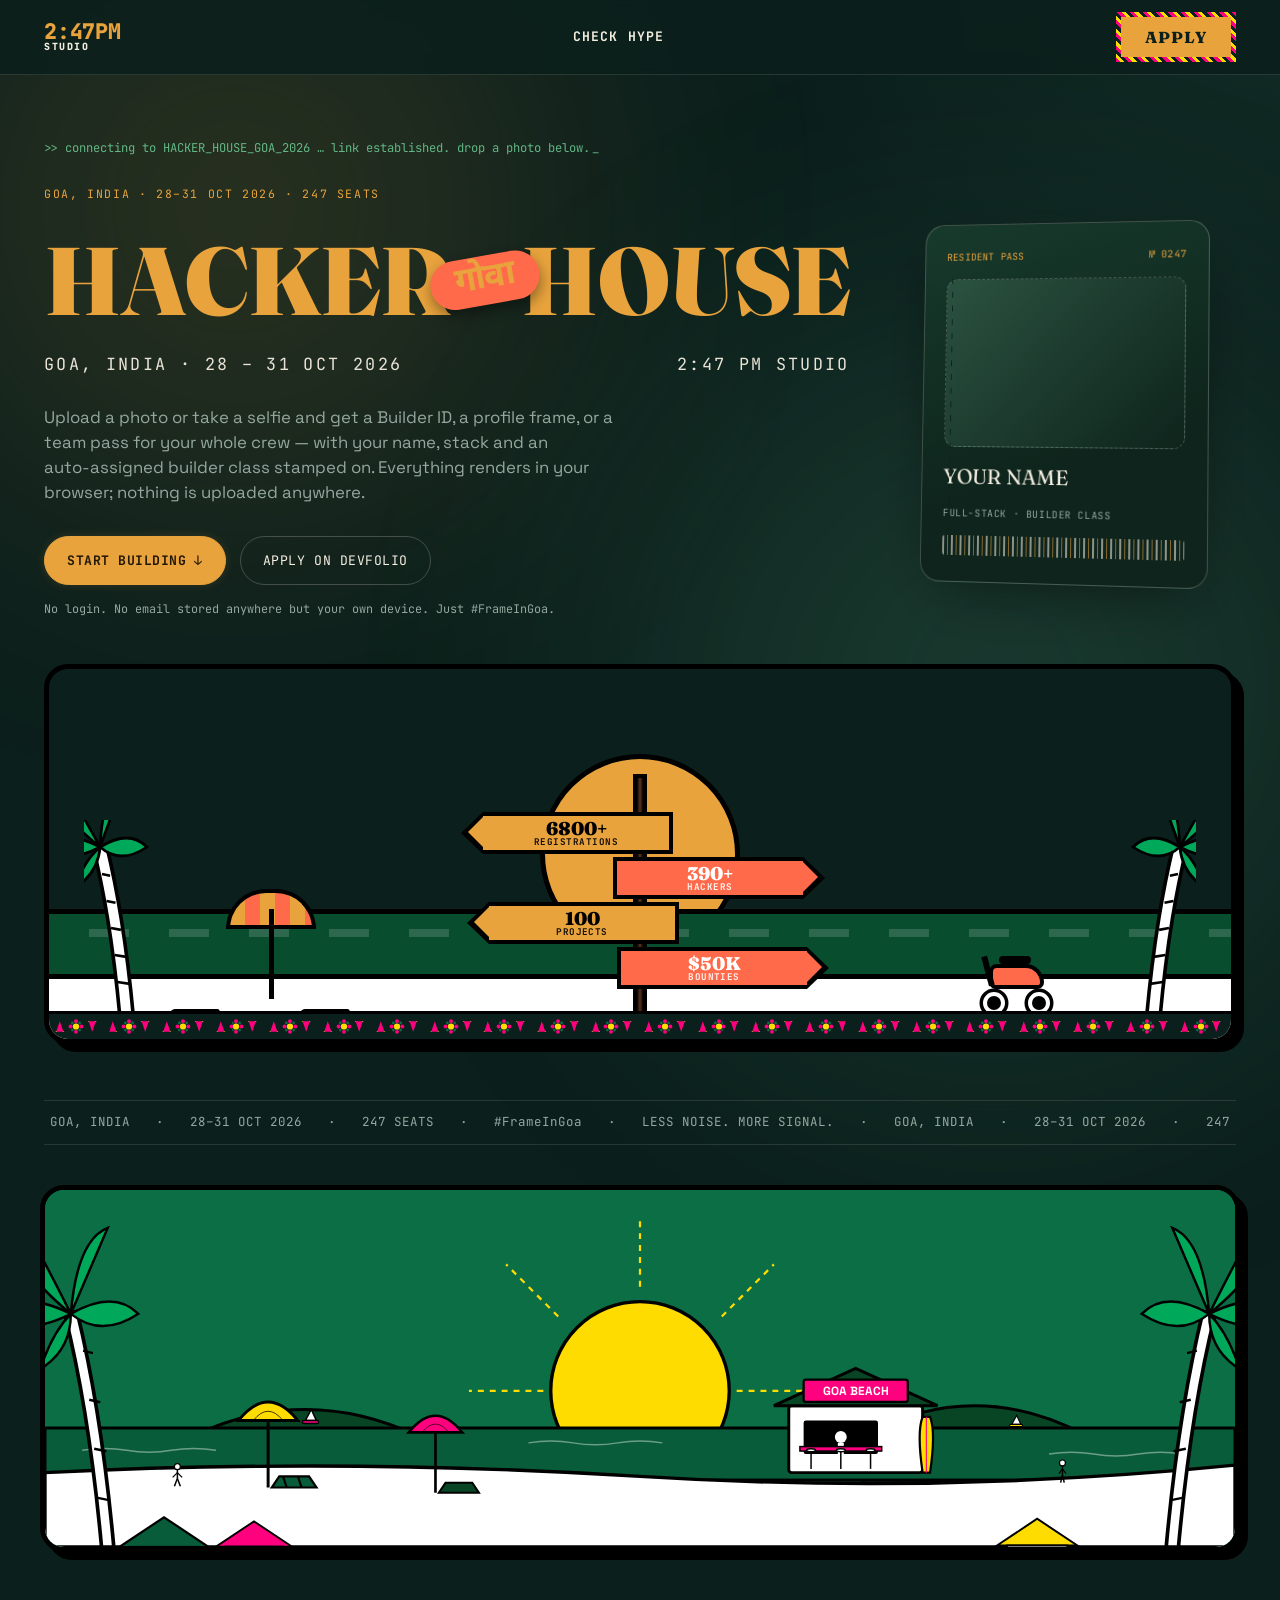
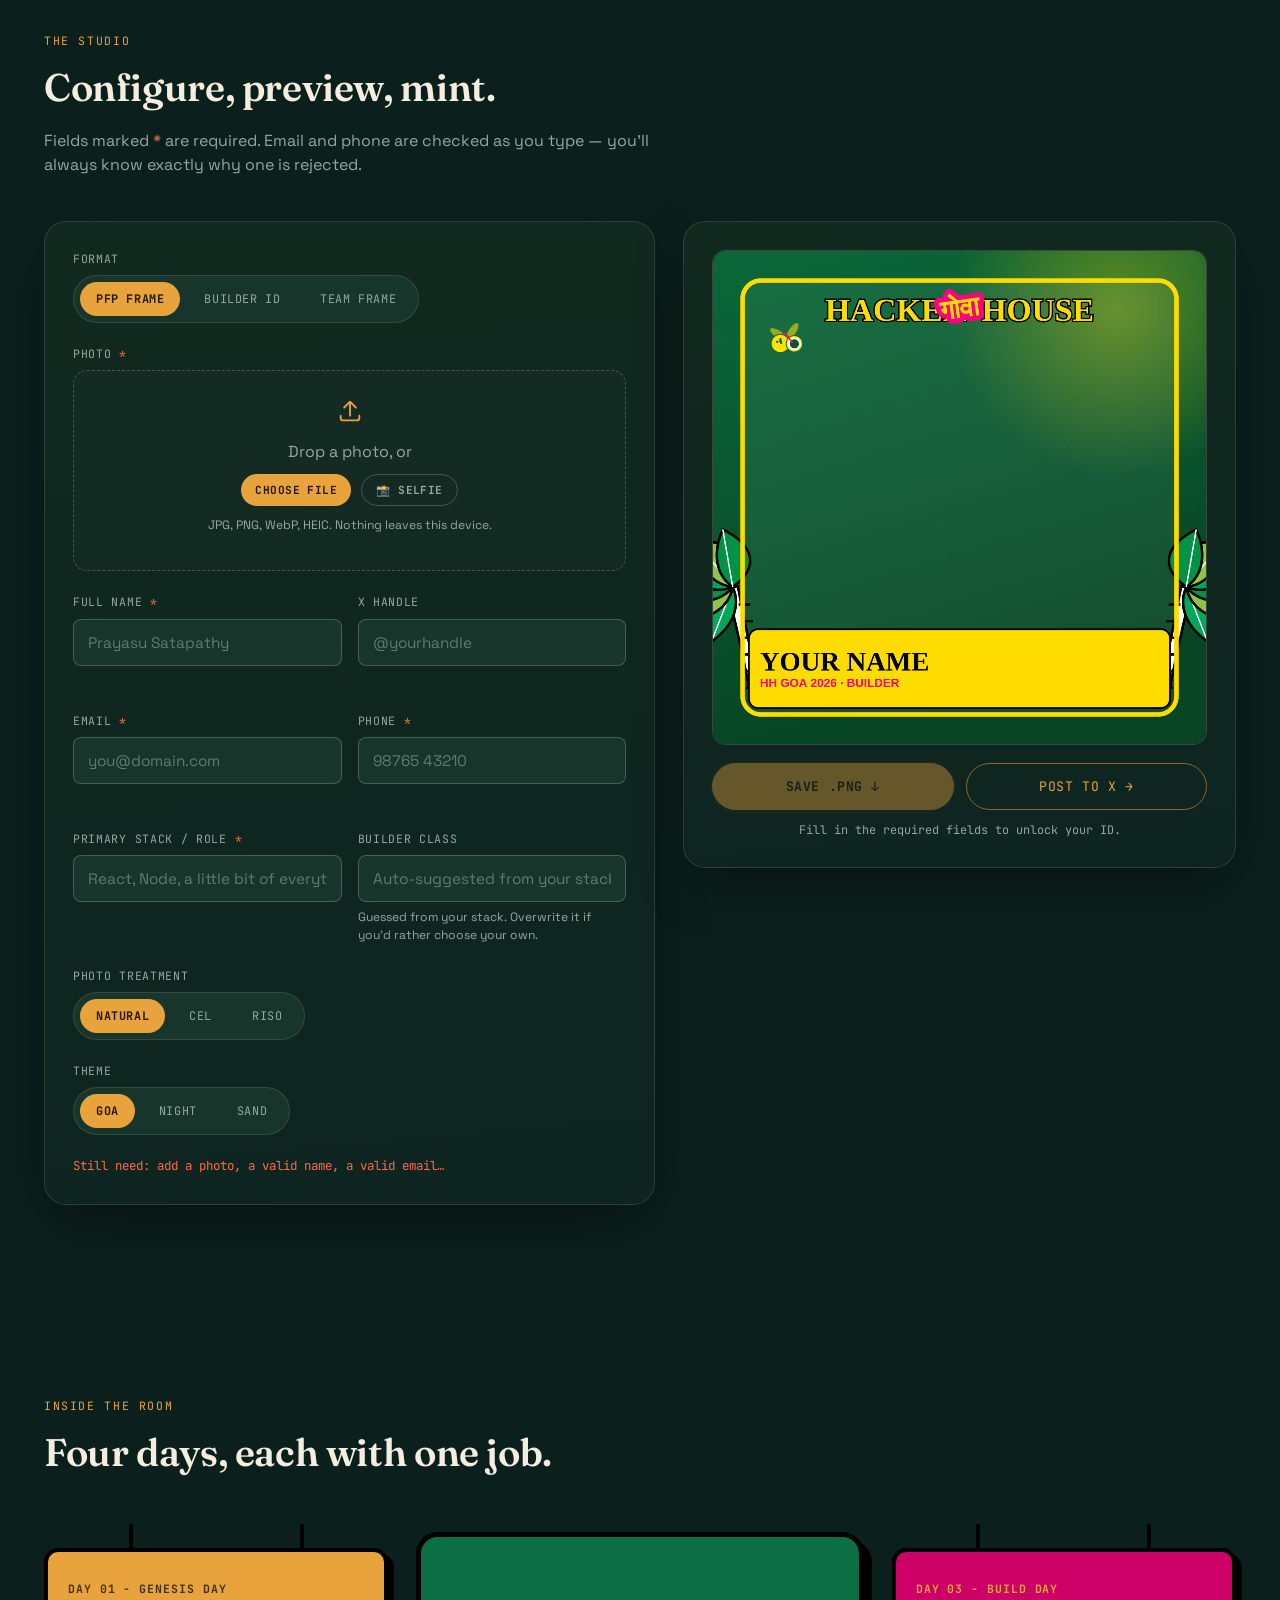
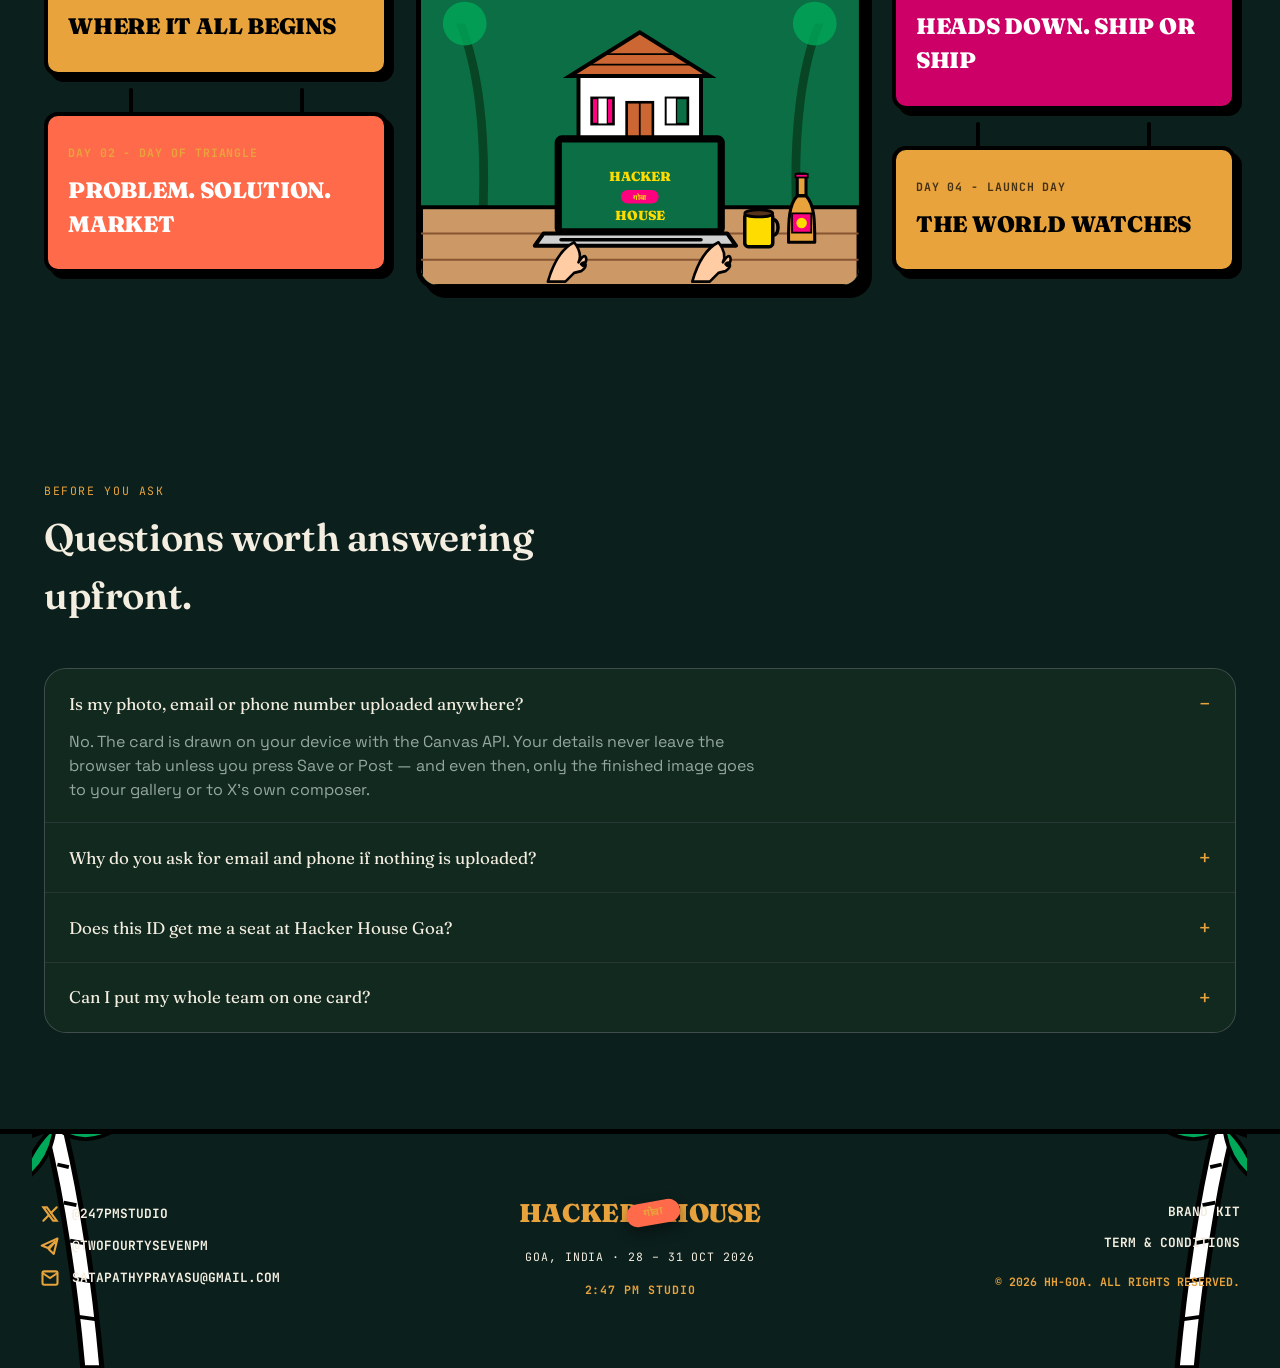
==== index.html @ 19919734 "Auto-update: Id_Card_Generator/README.md -> README.md, Id_Card_Generator/css/styles.css -> css/style" ====
<!DOCTYPE html>
<html lang="en">
<head>
<meta charset="UTF-8" />
<meta name="viewport" content="width=device-width, initial-scale=1, viewport-fit=cover" />
<title>HH Goa 2026 · Builder ID &amp; Frame Generator</title>
<meta name="description" content="Turn any photo into your Hacker House Goa 2026 Builder ID. No account, nothing uploaded, rendered on your device. #FrameInGoa" />
<meta name="theme-color" content="#0b1f1c" />

<!-- Fonts: Fraunces (display/serif — the warm, human side), Space Grotesk + JetBrains Mono (the terminal/hacker side), Noto Sans Devanagari (गोवा) -->
<link rel="preconnect" href="https://fonts.googleapis.com">
<link rel="preconnect" href="https://fonts.gstatic.com" crossorigin>
<link href="https://fonts.googleapis.com/css2?family=Fraunces:ital,opsz,wght@0,9..144,300;0,9..144,500;0,9..144,600;0,9..144,700;1,9..144,500&family=Space+Grotesk:wght@400;500;600;700&family=JetBrains+Mono:wght@400;500;700&family=Noto+Sans+Devanagari:wght@600;700&display=swap" rel="stylesheet">

<link rel="stylesheet" href="css/styles.css?v=247" />
</head>
<body>

<!-- Ambient background mesh blobs -->
<div class="blob blob-1" aria-hidden="true"></div>
<div class="blob blob-2" aria-hidden="true"></div>

<!-- ============ NAV ============ -->
<header class="nav">
  <div class="nav__inner">
    <a class="nav__brand" href="#top">
      <div class="brand-logo-stacked">
        <span class="brand-top">2:47PM</span>
        <span class="brand-bottom">STUDIO</span>
      </div>
    </a>
    <nav class="nav__links">
      <a href="#top">CHECK HYPE</a>
    </nav>
    <a class="nav__apply" href="https://hacker-house-goa-2026.devfolio.co/" target="_blank" rel="noopener">APPLY</a>
  </div>
</header>

<main id="top">

  <!-- ============ HERO ============ -->
  <section class="hero" id="hero">
    <div class="hero__boot" aria-hidden="true">
      <span id="bootLine">&gt;&gt; connecting to HACKER_HOUSE_GOA_2026 …</span><span class="cursor">_</span>
    </div>

    <div class="hero__grid">
      <div class="hero__copy">
        <p class="eyebrow">GOA, INDIA · 28–31 OCT 2026 · 247 SEATS</p>
        <div class="hero__brand-banner">
          <h1 class="hero__title hero__title-official">
            HACKER <span class="goa-sticker-wrap"><span class="goa-sticker">गोवा</span></span> HOUSE
          </h1>
          <p class="hero__brand-sub">
            <span>GOA, INDIA &middot; 28 &ndash; 31 OCT 2026</span>
            <span>2:47 PM STUDIO</span>
          </p>
        </div>
        <p class="hero__sub">
          Upload a photo or take a selfie and get a Builder ID, a profile frame, or a
          team pass for your whole crew — with your name, stack and an auto‑assigned
          builder class stamped on. Everything renders in your browser; nothing is
          uploaded anywhere.
        </p>
        <div class="hero__actions">
          <a href="#studio" class="btn btn--primary">Start building <span aria-hidden="true">↓</span></a>
          <a href="https://hacker-house-goa-2026.devfolio.co/" target="_blank" rel="noopener" class="btn btn--ghost">Apply on Devfolio</a>
        </div>
        <p class="hero__note">No login. No email stored anywhere but your own device. Just #FrameInGoa.</p>
      </div>

      <div class="hero__preview" aria-hidden="true">
        <div class="preview-card" id="heroPreviewCard">
          <div class="preview-card__perf"></div>
          <div class="preview-card__body">
            <div class="preview-card__top">
              <span class="mono">RESIDENT PASS</span>
              <span class="mono">№ 0247</span>
            </div>
            <div class="preview-card__photo"></div>
            <div class="preview-card__name">YOUR NAME</div>
            <div class="preview-card__stack mono">FULL-STACK · BUILDER CLASS</div>
            <div class="preview-card__bars"></div>
          </div>
        </div>
      </div>
    </div>

    <!-- ============ BEACH STATS ILLUSTRATION ============ -->
    <div class="hero__beach-stats" aria-label="Hacker House Goa Beach and Stats Signpost">
      <div class="beach-sun"></div>
      <div class="beach-sea">
        <div class="sea-wave"></div>
      </div>
      <div class="beach-sand">
        <!-- Striped Beach Umbrella -->
        <div class="beach-umbrella">
          <div class="umbrella-canopy"></div>
          <div class="umbrella-pole"></div>
        </div>
        
        <!-- Lounger Chairs -->
        <div class="beach-chair chair-1"></div>
        <div class="beach-chair chair-2"></div>
        
        <!-- Central Stats Signpost -->
        <div class="beach-signpost">
          <div class="signpost-pole"></div>
          <div class="signpost-arrow arrow-1 yellow-arrow">
            <span class="val">6800+</span>
            <span class="lbl">Registrations</span>
          </div>
          <div class="signpost-arrow arrow-2 pink-arrow">
            <span class="val">390+</span>
            <span class="lbl">Hackers</span>
          </div>
          <div class="signpost-arrow arrow-3 yellow-arrow">
            <span class="val">100</span>
            <span class="lbl">Projects</span>
          </div>
          <div class="signpost-arrow arrow-4 pink-arrow">
            <span class="val">$50K</span>
            <span class="lbl">Bounties</span>
          </div>
        </div>

        <!-- Retro Scooter -->
        <div class="beach-scooter">
          <div class="scooter-body"></div>
          <div class="scooter-seat"></div>
          <div class="scooter-wheel wheel-1"></div>
          <div class="scooter-wheel wheel-2"></div>
        </div>

        <!-- Decorative Palm Trees -->
        <div class="beach-palm palm-left"></div>
        <div class="beach-palm palm-right"></div>

        <!-- Bottom ornamental divider -->
        <div class="beach-stats__ornament"></div>
      </div>
    </div>

    <div class="marquee" aria-hidden="true">
      <div class="marquee__track">
        <span>GOA, INDIA</span><span>·</span><span>28–31 OCT 2026</span><span>·</span><span>247 SEATS</span><span>·</span><span>#FrameInGoa</span><span>·</span><span>LESS NOISE. MORE SIGNAL.</span><span>·</span>
        <span>GOA, INDIA</span><span>·</span><span>28–31 OCT 2026</span><span>·</span><span>247 SEATS</span><span>·</span><span>#FrameInGoa</span><span>·</span><span>LESS NOISE. MORE SIGNAL.</span><span>·</span>
      </div>
    </div>
  </section>

  <!-- ============ BEACH LANDSCAPE DIVIDER ============ -->
  <section class="beach-divider" aria-hidden="true">
    <svg xmlns="http://www.w3.org/2000/svg" viewBox="0 0 1600 480" class="beach-divider__svg">
      <!-- Background / Sky -->
      <rect width="1600" height="480" fill="#0B6E45"/>
      
      <!-- Sunset Sun & Rays -->
      <circle cx="800" cy="270" r="120" fill="#FFDC00" stroke="#000000" stroke-width="4.5"/>
      <!-- Rays -->
      <line x1="800" y1="130" x2="800" y2="40" stroke="#FFDC00" stroke-width="3" stroke-dasharray="8 8"/>
      <line x1="910" y1="170" x2="980" y2="100" stroke="#FFDC00" stroke-width="3" stroke-dasharray="8 8"/>
      <line x1="930" y1="270" x2="1030" y2="270" stroke="#FFDC00" stroke-width="3" stroke-dasharray="8 8"/>
      <line x1="910" y1="370" x2="985" y2="440" stroke="#FFDC00" stroke-width="3" stroke-dasharray="8 8"/>
      <line x1="800" y1="410" x2="800" y2="460" stroke="#FFDC00" stroke-width="3"/>
      <line x1="690" y1="370" x2="615" y2="440" stroke="#FFDC00" stroke-width="3" stroke-dasharray="8 8"/>
      <line x1="670" y1="270" x2="570" y2="270" stroke="#FFDC00" stroke-width="3" stroke-dasharray="8 8"/>
      <line x1="690" y1="170" x2="620" y2="100" stroke="#FFDC00" stroke-width="3" stroke-dasharray="8 8"/>

      <!-- Mountains / Islands -->
      <path d="M 200 330 Q 350 260 500 330 L 500 480 L 200 480 Z" fill="#074524" stroke="#000000" stroke-width="4"/>
      <path d="M 1100 330 Q 1250 250 1400 330 L 1400 480 L 1100 480 Z" fill="#074524" stroke="#000000" stroke-width="4"/>

      <!-- Sea / Water -->
      <rect x="0" y="320" width="1600" height="70" fill="#095C39" stroke="#000000" stroke-width="4"/>
      <!-- Sea wave lines -->
      <path d="M 50 350 Q 80 345 110 350 T 170 350 T 230 350" fill="none" stroke="#ffffff" stroke-width="2" opacity="0.4"/>
      <path d="M 650 340 Q 680 335 710 340 T 770 340 T 830 340" fill="none" stroke="#ffffff" stroke-width="2" opacity="0.4"/>
      <path d="M 1350 355 Q 1380 350 1410 355 T 1470 355 T 1530 355" fill="none" stroke="#ffffff" stroke-width="2" opacity="0.4"/>

      <!-- Sailboats -->
      <g transform="translate(350, 310)">
        <polygon points="0,0 8,-15 15,0" fill="#ffffff" stroke="#000000" stroke-width="2"/>
        <rect x="-4" y="0" width="22" height="4" rx="2" fill="#FF007F" stroke="#000000" stroke-width="2"/>
      </g>
      <g transform="translate(1300, 315) scale(0.8)">
        <polygon points="0,0 8,-15 15,0" fill="#ffffff" stroke="#000000" stroke-width="2"/>
        <rect x="-4" y="0" width="22" height="4" rx="2" fill="#FFDC00" stroke="#000000" stroke-width="2"/>
      </g>

      <!-- Sand Beach -->
      <path d="M 0 380 Q 400 360 800 385 T 1600 370 L 1600 480 L 0 480 Z" fill="#ffffff" stroke="#000000" stroke-width="4.5"/>

      <!-- GOA BEACH Shack -->
      <g transform="translate(980, 240)">
        <!-- Shack building structure -->
        <rect x="20" y="50" width="180" height="90" fill="#ffffff" stroke="#000000" stroke-width="4" rx="4"/>
        <polygon points="0,50 110,0 220,50" fill="#074524" stroke="#000000" stroke-width="4"/>
        <!-- Sign board -->
        <rect x="40" y="15" width="140" height="30" fill="#FF007F" stroke="#000000" stroke-width="3" rx="3"/>
        <text x="110" y="36" fill="#ffffff" font-family="'Space Grotesk', sans-serif" font-weight="700" font-size="16" text-anchor="middle">GOA BEACH</text>
        <!-- Counter Opening -->
        <rect x="40" y="70" width="100" height="45" fill="#000000" rx="3"/>
        <circle cx="90" cy="92" r="8" fill="#ffffff"/> <!-- Bartender -->
        <rect x="86" y="100" width="8" height="15" fill="#ffffff"/>
        <rect x="35" y="105" width="110" height="6" fill="#FF007F" stroke="#000000" stroke-width="2"/>
        <!-- Bar Stools -->
        <g stroke="#000000" stroke-width="2" fill="#ffffff">
          <line x1="50" y1="110" x2="50" y2="135"/>
          <ellipse cx="50" cy="110" rx="6" ry="2"/>
          <line x1="90" y1="110" x2="90" y2="135"/>
          <ellipse cx="90" cy="110" rx="6" ry="2"/>
          <line x1="130" y1="110" x2="130" y2="135"/>
          <ellipse cx="130" cy="110" rx="6" ry="2"/>
        </g>
        <!-- Surfboard next to shack -->
        <path d="M 210,65 Q 218,85 210,140 L 200,140 Q 192,85 200,65 Z" fill="#FFDC00" stroke="#000000" stroke-width="3"/>
        <path d="M 205,65 L 205,140" stroke="#FF007F" stroke-width="1.5"/>
      </g>

      <!-- Beach Loungers and Umbrellas -->
      <!-- Left Umbrella & Chair -->
      <g transform="translate(250, 270)">
        <line x1="50" y1="40" x2="50" y2="130" stroke="#000000" stroke-width="4"/>
        <path d="M 10,40 Q 50,-10 90,40 Z" fill="#FFDC00" stroke="#000000" stroke-width="4"/>
        <path d="M 30,40 Q 50,15 70,40" fill="none" stroke="#000000" stroke-2="2"/>
        <!-- Lounger Chair -->
        <polygon points="65,115 105,115 115,130 55,130" fill="#095C39" stroke="#000000" stroke-width="3"/>
        <line x1="75" y1="130" x2="70" y2="115" stroke="#000000" stroke-width="3"/>
        <line x1="95" y1="130" x2="90" y2="115" stroke="#000000" stroke-width="3"/>
      </g>
      <!-- Center Umbrella & Chair -->
      <g transform="translate(480, 290) scale(0.9)">
        <line x1="50" y1="40" x2="50" y2="130" stroke="#000000" stroke-width="4"/>
        <path d="M 10,40 Q 50,-10 90,40 Z" fill="#FF007F" stroke="#000000" stroke-width="4"/>
        <path d="M 30,40 Q 50,15 70,40" fill="none" stroke="#000000" stroke-2="2"/>
        <!-- Lounger Chair -->
        <polygon points="65,115 105,115 115,130 55,130" fill="#074524" stroke="#000000" stroke-width="3"/>
      </g>

      <!-- People Walking -->
      <!-- Left Person -->
      <g transform="translate(170, 360) scale(0.8)">
        <circle cx="10" cy="15" r="5" fill="#ffffff" stroke="#000000" stroke-width="2"/>
        <line x1="10" y1="20" x2="10" y2="35" stroke="#000000" stroke-width="2.5"/>
        <line x1="10" y1="35" x2="5" y2="48" stroke="#000000" stroke-width="2.5"/>
        <line x1="10" y1="35" x2="15" y2="48" stroke="#000000" stroke-width="2.5"/>
        <line x1="10" y1="25" x2="2" y2="33" stroke="#000000" stroke-width="2"/>
        <line x1="10" y1="25" x2="18" y2="33" stroke="#000000" stroke-width="2"/>
      </g>
      <!-- Right Person -->
      <g transform="translate(1360, 355) scale(0.8)">
        <circle cx="10" cy="15" r="5" fill="#ffffff" stroke="#000000" stroke-width="2"/>
        <line x1="10" y1="20" x2="10" y2="35" stroke="#000000" stroke-width="2.5"/>
        <line x1="10" y1="35" x2="7" y2="48" stroke="#000000" stroke-width="2.5"/>
        <line x1="10" y1="35" x2="13" y2="48" stroke="#000000" stroke-width="2.5"/>
        <line x1="10" y1="25" x2="4" y2="33" stroke="#000000" stroke-width="2"/>
        <line x1="10" y1="25" x2="16" y2="33" stroke="#000000" stroke-width="2"/>
      </g>

      <!-- Palm Trees -->
      <!-- Left side palm trees -->
      <g transform="translate(10, 480) scale(1.65)">
        <!-- Trunk -->
        <path d="M 40 0 Q 30 -110 10 -190 L 20 -192 Q 40 -110 50 0 Z" fill="white" stroke="black" stroke-width="3"/>
        <path d="M 37 -40 L 47 -38 M 34 -80 L 44 -78 M 30 -120 L 39 -118 M 25 -160 L 33 -158" stroke="black" stroke-width="2"/>
        <!-- Leaves -->
        <g fill="#00A859" stroke="black" stroke-width="2">
          <path d="M 15 -190 Q -25 -210 -45 -190 Q -25 -170 15 -190 Z"/>
          <path d="M 15 -190 Q -10 -240 -25 -265 Q -40 -235 15 -190 Z"/>
          <path d="M 15 -190 Q 20 -250 45 -260 Q 30 -225 15 -190 Z"/>
          <path d="M 15 -190 Q 50 -210 70 -190 Q 40 -170 15 -190 Z"/>
          <path d="M 15 -190 Q 15 -160 -10 -145 Q 0 -175 15 -190 Z"/>
        </g>
      </g>
      
      <!-- Right side palm trees -->
      <g transform="translate(1590, 480) scale(1.65) scale(-1, 1)">
        <!-- Trunk -->
        <path d="M 40 0 Q 30 -110 10 -190 L 20 -192 Q 40 -110 50 0 Z" fill="white" stroke="black" stroke-width="3"/>
        <path d="M 37 -40 L 47 -38 M 34 -80 L 44 -78 M 30 -120 L 39 -118 M 25 -160 L 33 -158" stroke="black" stroke-width="2"/>
        <!-- Leaves -->
        <g fill="#00A859" stroke="black" stroke-width="2">
          <path d="M 15 -190 Q -25 -210 -45 -190 Q -25 -170 15 -190 Z"/>
          <path d="M 15 -190 Q -10 -240 -25 -265 Q -40 -235 15 -190 Z"/>
          <path d="M 15 -190 Q 20 -250 45 -260 Q 30 -225 15 -190 Z"/>
          <path d="M 15 -190 Q 50 -210 70 -190 Q 40 -170 15 -190 Z"/>
          <path d="M 15 -190 Q 15 -160 -10 -145 Q 0 -175 15 -190 Z"/>
        </g>
      </g>

      <!-- Beach houses / cabins at the bottom left/right -->
      <!-- Bottom Left Cabins -->
      <g transform="translate(100, 410)">
        <polygon points="0,70 60,30 120,70" fill="#095C39" stroke="#000000" stroke-width="3"/>
        <rect x="15" y="70" width="90" height="70" fill="#ffffff" stroke="#000000" stroke-width="3"/>
        <rect x="45" y="90" width="30" height="50" fill="#074524" stroke="#000000" stroke-width="2"/>
      </g>
      <g transform="translate(230, 420) scale(0.85)">
        <polygon points="0,70 60,30 120,70" fill="#FF007F" stroke="#000000" stroke-width="3"/>
        <rect x="15" y="70" width="90" height="70" fill="#ffffff" stroke="#000000" stroke-width="3"/>
        <rect x="45" y="90" width="30" height="50" fill="#FFDC00" stroke="#000000" stroke-width="2"/>
      </g>
      <!-- Bottom Right Cabins -->
      <g transform="translate(1280, 415) scale(0.9)">
        <polygon points="0,70 60,30 120,70" fill="#FFDC00" stroke="#000000" stroke-width="3"/>
        <rect x="15" y="70" width="90" height="70" fill="#ffffff" stroke="#000000" stroke-width="3"/>
        <rect x="45" y="90" width="30" height="50" fill="#FF007F" stroke="#000000" stroke-width="2"/>
      </g>
    </svg>
  </section>

  <!-- ============ STUDIO ============ -->
  <section class="studio" id="studio">
    <div class="section-head">
      <p class="eyebrow">The studio</p>
      <h2>Configure, preview, mint.</h2>
      <p class="section-sub">Fields marked <span class="req">*</span> are required. Email and phone are checked as you type — you'll always know exactly why one is rejected.</p>
    </div>

    <div class="studio__grid">

      <!-- ---- LEFT: FORM ---- -->
      <form class="panel form" id="idForm" novalidate>

        <!-- format tabs -->
        <div class="field-group">
          <label class="field-label">Format</label>
          <div class="segmented" role="tablist" id="formatTabs">
            <button type="button" class="segmented__btn is-active" data-format="pfp" role="tab" aria-selected="true">PFP Frame</button>
            <button type="button" class="segmented__btn" data-format="id" role="tab" aria-selected="false">Builder ID</button>
            <button type="button" class="segmented__btn" data-format="team" role="tab" aria-selected="false">Team Frame</button>
          </div>
        </div>

        <!-- team size, only visible for team format -->
        <div class="field-group" id="teamSizeGroup" hidden>
          <label class="field-label">Crew size</label>
          <div class="segmented segmented--sm" id="teamSizeTabs">
            <button type="button" class="segmented__btn is-active" data-size="1">Solo</button>
            <button type="button" class="segmented__btn" data-size="2">Duo</button>
            <button type="button" class="segmented__btn" data-size="3">Trio</button>
          </div>
        </div>

        <!-- photo uploader (builder #1) -->
        <div class="field-group">
          <label class="field-label">Photo <span class="req">*</span></label>
          <div class="uploader" id="uploader-0" data-slot="0">
            <input type="file" accept="image/png,image/jpeg,image/webp,image/heic,image/heif" id="fileInput-0" class="uploader__input" hidden />
            <div class="uploader__drop" id="drop-0">
              <div class="uploader__empty">
                <svg width="28" height="28" viewBox="0 0 24 24" fill="none"><path d="M12 16V4M12 4L7 9M12 4l5 5" stroke="currentColor" stroke-width="1.6" stroke-linecap="round" stroke-linejoin="round"/><path d="M4 16v2a2 2 0 002 2h12a2 2 0 002-2v-2" stroke="currentColor" stroke-width="1.6" stroke-linecap="round"/></svg>
                <p>Drop a photo, or</p>
                <div class="uploader__btns">
                  <button type="button" class="btn btn--tiny" data-action="choose">Choose file</button>
                  <button type="button" class="btn btn--tiny btn--tiny-ghost" data-action="selfie">📸 Selfie</button>
                </div>
                <p class="hint">JPG, PNG, WebP, HEIC. Nothing leaves this device.</p>
              </div>
              <img class="uploader__preview" hidden alt="" />
            </div>
            <div class="pan-controls" hidden>
              <label class="mono small">Zoom</label>
              <input type="range" min="100" max="250" value="100" class="zoom-range" data-slot="0" />
              <button type="button" class="btn btn--tiny btn--tiny-ghost" data-action="remove">Remove</button>
            </div>
          </div>
        </div>

        <!-- extra teammate photo uploaders, injected by JS -->
        <div id="teamUploaders"></div>

        <!-- identity fields -->
        <div class="field-row">
          <div class="field-group">
            <label class="field-label" for="name">Full name <span class="req">*</span></label>
            <input class="text-input" id="name" name="name" type="text" placeholder="Prayasu Satapathy" autocomplete="name" maxlength="50" />
            <p class="field-msg" id="msg-name" role="alert"></p>
          </div>
          <div class="field-group">
            <label class="field-label" for="xhandle">X handle</label>
            <input class="text-input" id="xhandle" name="xhandle" type="text" placeholder="@yourhandle" maxlength="16" />
            <p class="field-msg" id="msg-xhandle" role="alert"></p>
          </div>
        </div>

        <div class="field-row">
          <div class="field-group">
            <label class="field-label" for="email">Email <span class="req">*</span></label>
            <input class="text-input" id="email" name="email" type="email" placeholder="you@domain.com" autocomplete="email" inputmode="email" />
            <p class="field-msg" id="msg-email" role="alert"></p>
          </div>
          <div class="field-group">
            <label class="field-label" for="phone">Phone <span class="req">*</span></label>
            <input class="text-input" id="phone" name="phone" type="tel" placeholder="98765 43210" autocomplete="tel" inputmode="tel" maxlength="18" />
            <p class="field-msg" id="msg-phone" role="alert"></p>
          </div>
        </div>

        <div class="field-row">
          <div class="field-group">
            <label class="field-label" for="stack">Primary stack / role <span class="req">*</span></label>
            <input class="text-input" id="stack" name="stack" type="text" placeholder="React, Node, a little bit of everything" maxlength="60" />
            <p class="field-msg" id="msg-stack" role="alert"></p>
          </div>
          <div class="field-group">
            <label class="field-label" for="builderClass">Builder class</label>
            <input class="text-input" id="builderClass" name="builderClass" type="text" placeholder="Auto-suggested from your stack" maxlength="40" />
            <p class="hint">Guessed from your stack. Overwrite it if you'd rather choose your own.</p>
          </div>
        </div>

        <!-- extra teammate identity fields injected here for duo/trio -->
        <div id="teamFields"></div>

        <!-- style -->
        <div class="field-group">
          <label class="field-label">Photo treatment</label>
          <div class="segmented" id="filterTabs">
            <button type="button" class="segmented__btn is-active" data-filter="natural">Natural</button>
            <button type="button" class="segmented__btn" data-filter="cel">Cel</button>
            <button type="button" class="segmented__btn" data-filter="riso">Riso</button>
          </div>
        </div>

        <div class="field-group">
          <label class="field-label">Theme</label>
          <div class="segmented" id="themeTabs">
            <button type="button" class="segmented__btn is-active" data-theme="goa">Goa</button>
            <button type="button" class="segmented__btn" data-theme="night">Night</button>
            <button type="button" class="segmented__btn" data-theme="sand">Sand</button>
          </div>
        </div>

        <p class="form-status" id="formStatus"></p>
      </form>

      <!-- ---- RIGHT: PREVIEW ---- -->
      <div class="panel preview" id="previewPanel">
        <div class="preview__canvas-wrap">
          <canvas id="cardCanvas" width="1080" height="1350"></canvas>
        </div>
        <div class="preview__actions">
          <button class="btn btn--primary btn--block" id="downloadBtn" type="button">Save .PNG ↓</button>
          <button class="btn btn--outline btn--block" id="shareBtn" type="button">Post to X →</button>
        </div>
        <p class="preview__hint" id="previewHint">Fill in the required fields to unlock your ID.</p>
      </div>

    </div>
  </section>

  <!-- ============ AGENDA ============ -->
  <section class="agenda" id="agenda">
    <div class="section-head">
      <p class="eyebrow">Inside the room</p>
      <h2>Four days, each with one job.</h2>
    </div>
    
    <div class="agenda__desk-layout">
      <!-- Left cards -->
      <div class="agenda__cards-col agenda__cards-col--left">
        <div class="agenda__card agenda__card--day1">
          <span class="mono">DAY 01 - GENESIS DAY</span>
          <h3>WHERE IT ALL BEGINS</h3>
        </div>
        <div class="agenda__card agenda__card--day2">
          <span class="mono">DAY 02 - DAY OF TRIANGLE</span>
          <h3>PROBLEM. SOLUTION. MARKET</h3>
        </div>
      </div>

      <!-- Center illustration -->
      <div class="agenda__workspace">
        <svg xmlns="http://www.w3.org/2000/svg" viewBox="0 0 500 400" class="agenda__workspace-svg">
          <!-- Background palm trees and sky -->
          <rect width="500" height="400" fill="#0B6E45"/>
          <!-- Simplified Palm trees in background -->
          <path d="M 60 400 Q 80 200 40 100 L 50 100 Q 90 200 70 400 Z" fill="#074524"/>
          <path d="M 440 400 Q 420 200 460 100 L 450 100 Q 410 200 430 400 Z" fill="#074524"/>
          <circle cx="50" cy="100" r="25" fill="#00A859" opacity="0.8"/>
          <circle cx="450" cy="100" r="25" fill="#00A859" opacity="0.8"/>

          <!-- House in the background -->
          <g transform="translate(160, 120)">
            <!-- Base walls -->
            <rect x="20" y="40" width="140" height="90" fill="#ffffff" stroke="#000000" stroke-width="4.5"/>
            <!-- Roof -->
            <polygon points="10,40 90,-10 170,40" fill="#cc6633" stroke="#000000" stroke-width="4.5"/>
            <line x1="10" y1="40" x2="170" y2="40" stroke="#000000" stroke-width="4"/>
            <!-- Roof tiles pattern (horizontal lines) -->
            <line x1="30" y1="27" x2="150" y2="27" stroke="#000000" stroke-width="2"/>
            <line x1="50" y1="15" x2="130" y2="15" stroke="#000000" stroke-width="2"/>
            <!-- Windows (pink/green shutters) -->
            <rect x="35" y="65" width="25" height="30" fill="#FF007F" stroke="#000000" stroke-width="3"/>
            <rect x="42" y="65" width="11" height="30" fill="#ffffff" stroke="#000000" stroke-width="1.5"/>
            
            <rect x="120" y="65" width="25" height="30" fill="#0B6E45" stroke="#000000" stroke-width="3"/>
            <rect x="120" y="65" width="12" height="30" fill="#ffffff" stroke="#000000" stroke-width="1.5"/>
            <!-- Door -->
            <rect x="75" y="70" width="30" height="60" fill="#cc6633" stroke="#000000" stroke-width="3"/>
            <!-- Door panels -->
            <line x1="90" y1="70" x2="90" y2="130" stroke="#000000" stroke-width="2"/>
          </g>

          <!-- Table (bottom wooden area) -->
          <rect x="0" y="310" width="500" height="90" fill="#cc9966" stroke="#000000" stroke-width="4.5"/>
          <!-- Table planks lines -->
          <line x1="0" y1="340" x2="500" y2="340" stroke="#885533" stroke-width="2.5"/>
          <line x1="0" y1="370" x2="500" y2="370" stroke="#885533" stroke-width="2.5"/>

          <!-- Laptop in the foreground -->
          <g transform="translate(145, 230)">
            <!-- Laptop screen -->
            <rect x="10" y="0" width="190" height="110" fill="#000000" stroke="#000000" stroke-width="4.5" rx="6"/>
            <!-- Screen content (HACKER HOUSE logo) -->
            <rect x="16" y="6" width="178" height="98" fill="#0B6E45"/>
            <text x="105" y="50" fill="#FFDC00" font-family="Fraunces, serif" font-weight="900" font-size="15" text-anchor="middle">HACKER</text>
            <!-- Goa sticker on laptop screen -->
            <g transform="translate(105, 68) scale(0.6)">
              <rect x="-35" y="-12" width="70" height="24" rx="12" fill="#FF007F" stroke="#FF007F" stroke-width="2"/>
              <text x="0" y="6" fill="#FFDC00" font-family="'Noto Sans Devanagari', sans-serif" font-weight="700" font-size="14" text-anchor="middle" text-baseline="middle">गोवा</text>
            </g>
            <text x="105" y="94" fill="#FFDC00" font-family="Fraunces, serif" font-weight="900" font-size="15" text-anchor="middle">HOUSE</text>
            
            <!-- Laptop Base -->
            <polygon points="-5,110 205,110 215,124 -15,124" fill="#d0d0d0" stroke="#000000" stroke-width="4.5" stroke-linejoin="round"/>
            <line x1="15" y1="117" x2="175" y2="117" stroke="#000000" stroke-width="4" stroke-linecap="round"/>
          </g>

          <!-- Typing Hands -->
          <g transform="translate(160, 345)" stroke="#000000" stroke-width="3" fill="#ffcca3" stroke-linejoin="round">
            <!-- Left hand -->
            <path d="M -15,50 Q -5,15 15,5 Q 25,18 20,28 L 22,25 C 28,15 32,25 25,32 L 23,30 C 27,25 32,32 23,38 L 15,40 L 5,50 Z"/>
            <!-- Right hand -->
            <path d="M 180,50 Q 170,15 150,5 Q 140,18 145,28 L 143,25 C 137,15 133,25 140,32 L 142,30 C 138,25 133,32 142,38 L 150,40 L 160,50 Z" transform="scale(-1, 1) translate(-330, 0)"/>
          </g>

          <!-- Mug (yellow, on the right of laptop) -->
          <g transform="translate(370, 312)">
            <rect x="0" y="5" width="32" height="38" fill="#FFDC00" stroke="#000000" stroke-width="4" rx="4"/>
            <!-- Handle -->
            <path d="M 32,12 C 40,12 40,30 32,30" fill="none" stroke="#000000" stroke-width="4" stroke-linecap="round"/>
            <!-- Coffee/Mug opening -->
            <ellipse cx="16" cy="5" rx="16" ry="4" fill="#58331b" stroke="#000000" stroke-width="3"/>
          </g>

          <!-- Bottle (beer/soda, on the right of mug) -->
          <g transform="translate(420, 272)">
            <!-- Neck -->
            <rect x="10" y="0" width="10" height="25" fill="#e8a33d" stroke="#000000" stroke-width="3.5" rx="1"/>
            <rect x="8" y="0" width="14" height="4" fill="#FF007F" stroke="#000000" stroke-width="2"/>
            <!-- Body -->
            <path d="M 10,25 C 0,35 0,55 0,78 L 30,78 C 30,55 30,35 20,25 Z" fill="#e8a33d" stroke="#000000" stroke-width="3.5" stroke-linejoin="round"/>
            <!-- Label -->
            <rect x="4" y="45" width="22" height="22" fill="#FF007F" stroke="#000000" stroke-width="2"/>
            <circle cx="15" cy="56" r="6" fill="#FFDC00"/>
          </g>
        </svg>
      </div>

      <!-- Right cards -->
      <div class="agenda__cards-col agenda__cards-col--right">
        <div class="agenda__card agenda__card--day3">
          <span class="mono">DAY 03 - BUILD DAY</span>
          <h3>HEADS DOWN. SHIP OR SHIP</h3>
        </div>
        <div class="agenda__card agenda__card--day4">
          <span class="mono">DAY 04 - LAUNCH DAY</span>
          <h3>THE WORLD WATCHES</h3>
        </div>
      </div>
    </div>
  </section>

  <!-- ============ FAQ ============ -->
  <section class="faq" id="faq">
    <div class="section-head">
      <p class="eyebrow">Before you ask</p>
      <h2>Questions worth answering upfront.</h2>
    </div>
    <div class="faq__list">
      <details open>
        <summary>Is my photo, email or phone number uploaded anywhere?</summary>
        <p>No. The card is drawn on your device with the Canvas API. Your details never leave the browser tab unless you press Save or Post — and even then, only the finished image goes to your gallery or to X's own composer.</p>
      </details>
      <details>
        <summary>Why do you ask for email and phone if nothing is uploaded?</summary>
        <p>They print on the Builder ID as your on-record contact, the way a real event pass would. We validate the format so your card never ships with a broken email or a phone number missing a digit — that's the only reason for the check.</p>
      </details>
      <details>
        <summary>Does this ID get me a seat at Hacker House Goa?</summary>
        <p>No — and it doesn't pretend to. Seats are decided through the official shortlisting process on Devfolio. This tool is for the #FrameInGoa task itself.</p>
      </details>
      <details>
        <summary>Can I put my whole team on one card?</summary>
        <p>Yes. Switch the format to Team Frame and choose Duo or Trio — each teammate gets their own photo, name and stack.</p>
      </details>
    </div>
  </section>

</main>

<!-- ============ SELFIE MODAL ============ -->
<div class="modal" id="selfieModal" hidden>
  <div class="modal__panel">
    <div class="modal__head">
      <span class="mono">CAMERA</span>
      <button type="button" class="modal__close" id="closeSelfie" aria-label="Close">✕</button>
    </div>
    <video id="selfieVideo" autoplay playsinline muted></video>
    <canvas id="selfieCanvas" hidden></canvas>
    <p class="modal__error" id="selfieError" hidden></p>
    <div class="modal__actions">
      <button type="button" class="btn btn--primary btn--block" id="captureSelfie">Capture</button>
    </div>
  </div>
</div>

<!-- ============ TOAST ============ -->
<div class="toast" id="toast" hidden></div>

<!-- ============ FOOTER ============ -->
<footer class="footer">
  <div class="footer__palm footer__palm--left" aria-hidden="true"></div>
  <div class="footer__palm footer__palm--right" aria-hidden="true"></div>

  <div class="footer__content">
    <!-- Left Column: Socials -->
    <div class="footer__col footer__col--socials">
      <a href="https://x.com/247pmstudio" target="_blank" rel="noopener" class="footer__link-item">
        <svg class="footer__icon" viewBox="0 0 24 24" fill="none" stroke="currentColor" stroke-width="2.5"><path d="M4 4l11.733 16h4.267l-11.733 -16z"/><path d="M4 20l6.768 -6.768m2.46 -2.46l6.772 -6.772" stroke-linecap="round"/></svg>
        <span>@247PMSTUDIO</span>
      </a>
      <a href="https://t.me/twofourtysevenpm" target="_blank" rel="noopener" class="footer__link-item">
        <svg class="footer__icon" viewBox="0 0 24 24" fill="none" stroke="currentColor" stroke-width="2.5"><path d="M21 3L2 11.5L9.5 14.5L18 7L10.5 16L16.5 21.5L21 3Z" stroke-linejoin="round"/></svg>
        <span>@TWOFOURTYSEVENPM</span>
      </a>
      <a href="mailto:satapathyprayasu@gmail.com" class="footer__link-item">
        <svg class="footer__icon" viewBox="0 0 24 24" fill="none" stroke="currentColor" stroke-width="2.5"><rect x="3" y="4" width="18" height="16" rx="2"/><path d="M3 6l9 6 9-6"/></svg>
        <span>SATAPATHYPRAYASU@GMAIL.COM</span>
      </a>
    </div>

    <!-- Center Column: Brand Logo Banner -->
    <div class="footer__col footer__col--brand">
      <div class="footer__brand-logo">
        HACKER <span class="goa-sticker-wrap"><span class="goa-sticker">गोवा</span></span> HOUSE
      </div>
      <p class="footer__brand-sub">GOA, INDIA &middot; 28 &ndash; 31 OCT 2026</p>
      <p class="footer__brand-sub footer__brand-sub--small">2:47 PM STUDIO</p>
    </div>

    <!-- Right Column: Legal links -->
    <div class="footer__col footer__col--legal">
      <a href="#" class="footer__legal-link">BRAND KIT</a>
      <a href="#" class="footer__legal-link">TERM & CONDITIONS</a>
      <p class="footer__copyright">&copy; 2026 HH-GOA. ALL RIGHTS RESERVED.</p>
    </div>
  </div>
</footer>

<script src="js/app.js?v=247"></script>
</body>
</html>
---- css/styles.css ----
/* ============================================================
   HH GOA 2026 — BUILDER ID GENERATOR
   Design tokens
   Palette:
     --bg        #0B1F1C  deep teal-black (hacker house at night)
     --surface   #11291F  panel base
     --surface-2 #17352A  raised panel / inputs
     --ink       #F4EEE1  warm paper white
     --ink-dim   #94A89F  muted teal-grey
     --brass     #E8A33D  monsoon-sun accent (signature)
     --coral     #FF6B4A  alerts / required
     --mint      #6FCF97  valid / success
     --line      rgba(244,238,225,.12)
   Type:
     display -> Fraunces      (warm, human, editorial)
     utility -> JetBrains Mono (terminal / data / labels)
     body    -> Space Grotesk  (technical but legible)
   Signature element: the perforated "boarding pass" ID card with a
   name-derived barcode fingerprint — every builder's card is
   visually unique, not just re-skinned.
   ============================================================ */

:root{
  --bg:#0B6E45;
  --bg-2:#095C39;
  --surface:#0c5837;
  --surface-2:#094d2f;
  --ink:#ffffff;
  --ink-dim:#B9E2CE;
  --brass:#FFDC00;
  --brass-dim:#c6ac00;
  --coral:#FF007F;
  --mint:#12362a;
  --line:rgba(255,255,255,.16);
  --line-strong:rgba(255,255,255,.26);

  --font-display:'Fraunces', ui-serif, Georgia, serif;
  --font-mono:'JetBrains Mono', ui-monospace, monospace;
  --font-body:'Space Grotesk', ui-sans-serif, system-ui, sans-serif;

  --radius-lg:22px;
  --radius-md:14px;
  --radius-sm:8px;
  --shadow-soft: 0 20px 60px -20px rgba(0,0,0,.55);
}

@media (prefers-reduced-motion: reduce){
  *{ animation-duration:.001ms !important; animation-iteration-count:1 !important; transition-duration:.001ms !important; scroll-behavior:auto !important; }
}

*,*::before,*::after{ box-sizing:border-box; }
html{ scroll-behavior:smooth; }
body{
  margin:0;
  background:
    radial-gradient(1100px 600px at 12% -10%, rgba(232,163,61,.10), transparent 60%),
    radial-gradient(900px 700px at 100% 0%, rgba(111,207,151,.07), transparent 55%),
    var(--bg);
  color:var(--ink);
  font-family:var(--font-body);
  font-size:16px;
  line-height:1.5;
  -webkit-font-smoothing:antialiased;
}
img{ max-width:100%; display:block; }
a{ color:inherit; }
h1,h2,h3{ font-family:var(--font-display); margin:0; font-weight:600; letter-spacing:-.01em; }
p{ margin:0; }
.mono{ font-family:var(--font-mono); letter-spacing:.02em; }
.mono.small{ font-size:.72rem; text-transform:uppercase; color:var(--ink-dim); }
:focus-visible{ outline:2px solid var(--brass); outline-offset:3px; border-radius:4px; }

.eyebrow{
  font-family:var(--font-mono);
  font-size:.72rem;
  letter-spacing:.14em;
  text-transform:uppercase;
  color:var(--brass);
  margin:0 0 10px;
}
.req{ color:var(--coral); }

/* ---------------- buttons ---------------- */
.btn{
  display:inline-flex; align-items:center; justify-content:center; gap:8px;
  font-family:var(--font-mono); font-size:.82rem; letter-spacing:.04em; text-transform:uppercase;
  padding:14px 22px; border-radius:999px; border:1px solid transparent;
  cursor:pointer; text-decoration:none; transition:transform .15s ease, background .15s ease, border-color .15s ease, opacity .15s ease;
  user-select:none;
}
.btn:active{ transform:translateY(1px) scale(.99); }
.btn--primary{ background:var(--brass); color:#241705; border-color:var(--brass); font-weight:700; position:relative; overflow:hidden; box-shadow:0 0 10px rgba(232,163,61,.15); transition:background .15s, transform .15s, box-shadow .15s; }
.btn--primary:hover{ background:#f2b551; box-shadow:0 0 18px var(--brass); }
.btn--primary::after {
  content: '';
  position: absolute;
  top: -50%; left: -150%; width: 200%; height: 200%;
  background: linear-gradient(45deg, transparent, rgba(255,255,255,0.22), transparent);
  transform: rotate(45deg);
  transition: 0s;
}
.btn--primary:hover::after {
  left: 150%;
  transition: 0.8s ease;
}
.btn--primary:disabled{ opacity:.4; cursor:not-allowed; transform:none; }
.btn--ghost{ background:transparent; color:var(--ink); border-color:var(--line-strong); }
.btn--ghost:hover{ border-color:var(--brass); color:var(--brass); }
.btn--outline{ background:transparent; color:var(--brass); border-color:var(--brass-dim); }
.btn--outline:hover{ background:rgba(232,163,61,.08); border-color:var(--brass); }
.btn--block{ width:100%; }
.btn--tiny{ padding:8px 14px; font-size:.7rem; border-radius:999px; background:var(--brass); color:#241705; border:none; font-weight:700; }
.btn--tiny-ghost{ background:transparent; color:var(--ink-dim); border:1px solid var(--line-strong); }
.btn--tiny-ghost:hover{ color:var(--ink); border-color:var(--brass); }

/* ---------------- nav ---------------- */
.nav{ position:sticky; top:0; z-index:40; backdrop-filter:blur(10px); background:rgba(11,31,28,.85); border-bottom:1px solid var(--line); }
.nav__inner{ max-width:1240px; margin:0 auto; padding:12px 24px; display:flex; align-items:center; justify-content:space-between; gap:16px; }
.nav__brand{ display:flex; align-items:center; text-decoration:none; }
.brand-logo-stacked {
  display: flex;
  flex-direction: column;
  line-height: 0.9;
  font-family: var(--font-mono);
  font-weight: 900;
  font-size: 1.35rem;
  letter-spacing: -0.01em;
  color: var(--brass);
}
.brand-logo-stacked .brand-bottom {
  font-size: 0.62rem;
  letter-spacing: 0.16em;
  color: var(--ink);
  margin-top: 1px;
}
.nav__links{ display:flex; gap:26px; font-family:var(--font-mono); font-size:.82rem; text-transform:uppercase; letter-spacing:.08em; }
.nav__links a{ text-decoration:none; color:var(--ink); font-weight:700; transition:color .15s; }
.nav__links a:hover{ color:var(--brass); }
.nav__apply{
  font-family: var(--font-display);
  font-size: 1rem;
  font-weight: 800;
  text-transform: uppercase;
  letter-spacing: 0.06em;
  text-decoration: none;
  background: var(--brass);
  color: #0b1f1c; /* green ink */
  padding: 8px 24px;
  cursor: pointer;
  border: 5px solid transparent;
  border-image: repeating-linear-gradient(45deg, #FF007F, #FF007F 3px, #FFDC00 3px, #FFDC00 6px, #0b1f1c 6px, #0b1f1c 9px) 5;
  transition: transform .15s ease, background .15s ease;
  white-space: nowrap;
}
.nav__apply:hover{
  background: #ffe033;
  transform: translateY(-1px) scale(1.02);
}
.nav__apply:active{
  transform: translateY(1px) scale(0.98);
}
@media (max-width:760px){ .nav__links{ display:none; } }

/* ---------------- hero ---------------- */
.hero{ position:relative; padding:64px 24px 0; max-width:1240px; margin:0 auto; overflow:hidden; }
.hero__boot{ font-family:var(--font-mono); font-size:.76rem; color:var(--mint); opacity:.85; margin-bottom:28px; }
.cursor{ display:inline-block; margin-left:2px; animation:blink 1s steps(1) infinite; }
@keyframes blink{ 50%{ opacity:0; } }

.hero__grid{ display:grid; grid-template-columns:1.05fr .95fr; gap:56px; align-items:center; }
@media (max-width:960px){ .hero__grid{ grid-template-columns:1fr; gap:40px; } }

.hero__title{ font-size:clamp(2.4rem, 5vw, 4.1rem); line-height:1.03; margin-bottom:22px; }
.hero__title-accent{ color:var(--brass); font-style:italic; }
.hero__sub{ font-size:1.05rem; color:var(--ink-dim); max-width:52ch; margin-bottom:30px; }
.hero__actions{ display:flex; gap:14px; flex-wrap:wrap; margin-bottom:16px; }
.hero__note{ font-family:var(--font-mono); font-size:.74rem; color:var(--ink-dim); }

.hero__preview{ display:flex; justify-content:center; perspective:1200px; }
.preview-card{
  width:290px; aspect-ratio:4/5; border-radius:20px; position:relative;
  background:linear-gradient(160deg,#173a2c,#0e241c 65%);
  border:1px solid var(--line-strong);
  box-shadow:var(--shadow-soft);
  transform:rotate3d(0.3,-1,0.05,10deg);
  animation:float 6s ease-in-out infinite;
}
@keyframes float{ 0%,100%{ transform:rotate3d(0.3,-1,0.05,10deg) translateY(0); } 50%{ transform:rotate3d(0.3,-1,0.05,10deg) translateY(-10px); } }
.preview-card__perf{
  position:absolute; left:0; top:14%; bottom:14%; width:1px;
  background-image:radial-gradient(circle, rgba(11,31,28,.9) 2.5px, transparent 2.6px);
  background-size:100% 14px;
  transform:translateX(28px);
}
.preview-card__body{ padding:26px 22px; height:100%; display:flex; flex-direction:column; gap:14px; }
.preview-card__top{ display:flex; justify-content:space-between; font-size:.62rem; color:var(--brass); text-transform:uppercase; letter-spacing:.08em; }
.preview-card__photo{ flex:1; border-radius:12px; background:linear-gradient(135deg,#2b5240,#0e241c); border:1px dashed var(--line-strong); }
.preview-card__name{ font-family:var(--font-display); font-size:1.3rem; color:var(--ink); }
.preview-card__stack{ font-size:.62rem; color:var(--ink-dim); text-transform:uppercase; letter-spacing:.06em; }
.preview-card__bars{ height:20px; background:repeating-linear-gradient(90deg, var(--ink) 0 2px, transparent 2px 5px, var(--brass) 5px 6px, transparent 6px 9px); opacity:.55; border-radius:3px; }

.marquee{ margin-top:56px; border-top:1px solid var(--line); border-bottom:1px solid var(--line); overflow:hidden; }
.marquee__track{ display:flex; gap:14px; white-space:nowrap; font-family:var(--font-mono); font-size:.78rem; letter-spacing:.08em; color:var(--ink-dim); padding:12px 0; animation:scroll 26s linear infinite; width:max-content; }
.marquee__track span{ padding:0 6px; }
@keyframes scroll{ from{ transform:translateX(0); } to{ transform:translateX(-50%); } }

/* ---------------- section shell ---------------- */
section{ max-width:1240px; margin:0 auto; padding:96px 24px; }
.section-head{ max-width:640px; margin-bottom:44px; }
.section-head h2{ font-size:clamp(1.7rem,3vw,2.4rem); }
.section-sub{ margin-top:12px; color:var(--ink-dim); }

/* ---------------- studio / form ---------------- */
.studio{ padding-top:40px; }
.studio__grid{ display:grid; grid-template-columns:1.05fr .95fr; gap:28px; align-items:start; }
@media (max-width:960px){ .studio__grid{ grid-template-columns:1fr; } }

.panel{ background:linear-gradient(175deg, var(--surface), var(--bg-2)); border:1px solid var(--line); border-radius:var(--radius-lg); padding:28px; box-shadow:var(--shadow-soft); }

.field-group{ margin-bottom:22px; }
.field-row{ display:grid; grid-template-columns:1fr 1fr; gap:16px; }
@media (max-width:540px){ .field-row{ grid-template-columns:1fr; } }
.field-label{ display:block; font-family:var(--font-mono); font-size:.72rem; text-transform:uppercase; letter-spacing:.06em; color:var(--ink-dim); margin-bottom:8px; }

.text-input{
  width:100%; background:var(--surface-2); border:1px solid var(--line-strong); color:var(--ink);
  border-radius:var(--radius-sm); padding:13px 14px; font-family:var(--font-body); font-size:.96rem;
  transition:border-color .15s, box-shadow .15s;
}
.text-input::placeholder{ color:rgba(148,168,159,.6); }
.text-input:focus{ border-color:var(--brass); box-shadow:0 0 15px var(--brass); outline:none; transition: border-color .2s, box-shadow .2s; }
.text-input.is-valid{ border-color:var(--mint); }
.text-input.is-invalid{ border-color:var(--coral); }

.field-msg{ min-height:18px; font-family:var(--font-mono); font-size:.72rem; margin-top:6px; color:var(--coral); }
.field-msg.is-valid{ color:var(--mint); }
.hint{ font-size:.76rem; color:var(--ink-dim); margin-top:6px; }

.segmented{ display:inline-flex; flex-wrap:wrap; gap:8px; background:var(--surface-2); padding:6px; border-radius:999px; border:1px solid var(--line); }
.segmented--sm{ padding:5px; }
.segmented__btn{ font-family:var(--font-mono); font-size:.74rem; text-transform:uppercase; letter-spacing:.05em; padding:9px 16px; border-radius:999px; border:none; background:transparent; color:var(--ink-dim); cursor:pointer; transition:.15s; }
.segmented__btn:hover{ color:var(--ink); }
.segmented__btn.is-active{ background:var(--brass); color:#241705; font-weight:700; }

.uploader__drop{ position:relative; border:1.5px dashed var(--line-strong); border-radius:var(--radius-md); padding:26px; text-align:center; cursor:pointer; transition:border-color .15s, background .15s; background:rgba(255,255,255,.015); }
.uploader__drop:hover, .uploader__drop.is-dragover{ border-color:var(--brass); background:rgba(232,163,61,.06); }
.uploader__empty svg{ color:var(--brass); margin-bottom:8px; }
.uploader__empty p{ margin-bottom:10px; color:var(--ink-dim); }
.uploader__btns{ display:flex; gap:10px; justify-content:center; margin-bottom:10px; flex-wrap:wrap; }
.uploader__preview{ width:100%; max-height:220px; object-fit:cover; border-radius:var(--radius-sm); }
.pan-controls{ display:flex; align-items:center; gap:12px; margin-top:10px; }
.pan-controls[hidden]{ display:none; }
.zoom-range{ flex:1; accent-color:var(--brass); }

#teamUploaders .field-group, #teamFields .field-group{ margin-top:0; }
.team-block{ border-top:1px dashed var(--line); margin-top:22px; padding-top:22px; }
.team-block__label{ font-family:var(--font-mono); font-size:.7rem; text-transform:uppercase; letter-spacing:.08em; color:var(--brass); margin-bottom:14px; display:block; }

.form-status{ font-family:var(--font-mono); font-size:.78rem; color:var(--ink-dim); min-height:18px; margin-top:6px; }
.form-status.is-error{ color:var(--coral); }
.form-status.is-ok{ color:var(--mint); }

/* preview panel */
.preview{ position:sticky; top:92px; }
.preview__canvas-wrap{ position:relative; border-radius:var(--radius-md); overflow:hidden; border:1px solid var(--line-strong); background:#081712; }
.preview__canvas-wrap canvas{ width:100%; height:auto; display:block; }
.preview__actions{ display:flex; gap:12px; margin-top:18px; }
@media (max-width:480px){ .preview__actions{ flex-direction:column; } }
.preview__hint{ margin-top:12px; font-family:var(--font-mono); font-size:.74rem; color:var(--ink-dim); text-align:center; }

/* ---------------- agenda ---------------- */
.agenda__list{ list-style:none; margin:0; padding:0; display:grid; grid-template-columns:repeat(4,1fr); gap:1px; background:var(--line); border:1px solid var(--line); border-radius:var(--radius-lg); overflow:hidden; }
@media (max-width:760px){ .agenda__list{ grid-template-columns:1fr; } }
.agenda__list li{ background:var(--surface); padding:30px 24px; }
.agenda__list .mono{ color:var(--brass); font-size:.72rem; letter-spacing:.1em; }
.agenda__list h3{ margin:10px 0 8px; font-size:1.3rem; }
.agenda__list p{ color:var(--ink-dim); }

/* ---------------- faq ---------------- */
.faq__list{ display:flex; flex-direction:column; gap:1px; background:var(--line); border:1px solid var(--line); border-radius:var(--radius-lg); overflow:hidden; }
.faq__list details{ background:var(--surface); padding:20px 24px; }
.faq__list summary{ cursor:pointer; font-family:var(--font-display); font-size:1.06rem; list-style:none; display:flex; justify-content:space-between; align-items:center; gap:12px; }
.faq__list summary::-webkit-details-marker{ display:none; }
.faq__list summary::after{ content:'+'; font-family:var(--font-mono); color:var(--brass); font-size:1.2rem; flex-shrink:0; }
.faq__list details[open] summary::after{ content:'–'; }
.faq__list p{ color:var(--ink-dim); margin-top:12px; max-width:70ch; }

/* ---------------- modal (selfie) ---------------- */
.modal{ position:fixed; inset:0; background:rgba(6,16,14,.82); backdrop-filter:blur(6px); display:flex; align-items:center; justify-content:center; z-index:100; padding:20px; }
.modal[hidden]{ display:none; }
.modal__panel{ background:var(--surface); border:1px solid var(--line-strong); border-radius:var(--radius-lg); padding:20px; width:min(420px,100%); box-shadow:var(--shadow-soft); }
.modal__head{ display:flex; justify-content:space-between; align-items:center; margin-bottom:14px; color:var(--brass); font-size:.76rem; letter-spacing:.08em; }
.modal__close{ background:none; border:none; color:var(--ink-dim); font-size:1.1rem; cursor:pointer; }
#selfieVideo{ width:100%; border-radius:var(--radius-sm); background:#000; aspect-ratio:1/1; object-fit:cover; transform:scaleX(-1); }
.modal__error{ color:var(--coral); font-family:var(--font-mono); font-size:.78rem; margin-top:10px; }
.modal__actions{ margin-top:16px; }

/* ---------------- toast ---------------- */
.toast{ position:fixed; bottom:24px; left:50%; transform:translateX(-50%); background:var(--surface-2); border:1px solid var(--brass); color:var(--ink); font-family:var(--font-mono); font-size:.8rem; padding:12px 20px; border-radius:999px; box-shadow:var(--shadow-soft); z-index:200; }
.toast[hidden]{ display:none; }

/* ---------------- footer ---------------- */
.footer{
  position: relative;
  background: #0b1f1c;
  border-top: 5px solid #000000;
  padding: 60px 24px 70px;
  overflow: hidden;
}
.footer__palm {
  position: absolute;
  bottom: 0;
  width: 140px;
  height: 280px;
  z-index: 1;
  pointer-events: none;
}
.footer__palm--left {
  left: 2%;
  background: url('data:image/svg+xml;utf8,<svg xmlns="http://www.w3.org/2000/svg" viewBox="0 0 100 220"><path d="M 40 220 Q 30 110 10 30 L 25 28 Q 45 110 55 220 Z" fill="white" stroke="black" stroke-width="4"/><path d="M 37 180 L 51 182 M 34 150 L 47 152 M 30 120 L 41 122 M 25 90 L 35 92 M 20 60 L 29 62" stroke="black" stroke-width="3"/><g fill="%2300A859" stroke="black" stroke-width="3"><path d="M 18 30 Q -20 10 -40 30 Q -20 50 18 30 Z"/><path d="M 18 30 Q -10 -20 -25 -45 Q -40 -15 18 30 Z"/><path d="M 18 30 Q 20 -30 45 -40 Q 30 -5 18 30 Z"/><path d="M 18 30 Q 50 10 70 30 Q 40 50 18 30 Z"/><path d="M 18 30 Q 15 60 -10 75 Q 0 45 18 30 Z"/></g></svg>') no-repeat center/contain;
}
.footer__palm--right {
  right: 2%;
  transform: scaleX(-1);
  background: url('data:image/svg+xml;utf8,<svg xmlns="http://www.w3.org/2000/svg" viewBox="0 0 100 220"><path d="M 40 220 Q 30 110 10 30 L 25 28 Q 45 110 55 220 Z" fill="white" stroke="black" stroke-width="4"/><path d="M 37 180 L 51 182 M 34 150 L 47 152 M 30 120 L 41 122 M 25 90 L 35 92 M 20 60 L 29 62" stroke="black" stroke-width="3"/><g fill="%2300A859" stroke="black" stroke-width="3"><path d="M 18 30 Q -20 10 -40 30 Q -20 50 18 30 Z"/><path d="M 18 30 Q -10 -20 -25 -45 Q -40 -15 18 30 Z"/><path d="M 18 30 Q 20 -30 45 -40 Q 30 -5 18 30 Z"/><path d="M 18 30 Q 50 10 70 30 Q 40 50 18 30 Z"/><path d="M 18 30 Q 15 60 -10 75 Q 0 45 18 30 Z"/></g></svg>') no-repeat center/contain;
}

.footer__content {
  display: grid;
  grid-template-columns: 1.1fr 1fr 1.1fr;
  gap: 32px;
  max-width: 1200px;
  margin: 0 auto;
  align-items: center;
  position: relative;
  z-index: 5;
}
@media (max-width: 860px) {
  .footer__content {
    grid-template-columns: 1fr;
    text-align: center;
    gap: 48px;
  }
  .footer__palm {
    opacity: 0.15;
    height: 200px;
  }
}

.footer__col {
  display: flex;
  flex-direction: column;
  gap: 12px;
}

.footer__col--socials {
  align-items: flex-start;
}
@media (max-width: 860px) {
  .footer__col--socials {
    align-items: center;
  }
}

.footer__link-item {
  display: flex;
  align-items: center;
  gap: 12px;
  text-decoration: none;
  font-family: var(--font-mono);
  font-size: 0.8rem;
  font-weight: 700;
  color: var(--ink);
  transition: color 0.15s ease;
}
.footer__link-item:hover {
  color: var(--brass);
}

.footer__icon {
  width: 20px;
  height: 20px;
  color: var(--brass);
}
.footer__link-item:nth-child(2) .footer__icon {
  color: var(--brass);
}
.footer__link-item:nth-child(3) .footer__icon {
  color: var(--brass);
}

.footer__col--brand {
  align-items: center;
  text-align: center;
}

.footer__brand-logo {
  font-family: var(--font-display);
  font-weight: 900;
  font-size: 1.6rem;
  color: var(--brass);
  text-transform: uppercase;
  display: inline-flex;
  align-items: center;
  gap: 8px;
  letter-spacing: -0.01em;
}
.footer__brand-logo .goa-sticker {
  font-size: 0.42em;
  padding: 3px 14px;
}

.footer__brand-sub {
  font-family: var(--font-mono);
  font-size: 0.72rem;
  text-transform: uppercase;
  letter-spacing: 0.08em;
  color: var(--ink);
  margin-top: 4px;
}
.footer__brand-sub--small {
  color: var(--brass);
  font-weight: 700;
}

.footer__col--legal {
  align-items: flex-end;
}
@media (max-width: 860px) {
  .footer__col--legal {
    align-items: center;
  }
}

.footer__legal-link {
  text-decoration: none;
  font-family: var(--font-mono);
  font-size: 0.8rem;
  font-weight: 700;
  color: var(--ink);
  transition: color 0.15s ease;
}
.footer__legal-link:hover {
  color: var(--brass);
}

.footer__copyright {
  font-family: var(--font-mono);
  font-size: 0.72rem;
  font-weight: 700;
  color: var(--brass);
  margin-top: 8px;
}

/* ---------------- fun community decorations ---------------- */

/* Background floating mesh blobs */
.blob {
  position: fixed;
  border-radius: 50%;
  filter: blur(140px);
  z-index: -2;
  opacity: 0.15;
  transition: background 1s ease, transform 1.2s ease, opacity 1s ease;
  pointer-events: none;
}
.blob-1 {
  width: min(600px, 80vw);
  aspect-ratio: 1;
  background: var(--brass);
  top: -10%;
  left: -5%;
  animation: float-blob-1 25s infinite alternate ease-in-out;
}
.blob-2 {
  width: min(700px, 90vw);
  aspect-ratio: 1;
  background: var(--mint);
  bottom: -15%;
  right: -5%;
  animation: float-blob-2 32s infinite alternate ease-in-out;
}
@keyframes float-blob-1 {
  0% { transform: translate(0, 0) scale(1); }
  50% { transform: translate(120px, 160px) scale(1.15) rotate(45deg); }
  100% { transform: translate(-60px, 80px) scale(0.9) rotate(-45deg); }
}
@keyframes float-blob-2 {
  0% { transform: translate(0, 0) scale(1); }
  50% { transform: translate(-150px, -100px) scale(0.85) rotate(-60deg); }
  100% { transform: translate(80px, -200px) scale(1.2) rotate(60deg); }
}

/* Emoji clicks pops */
.emoji-pop {
  position: fixed;
  font-size: 1.6rem;
  z-index: 10000;
  pointer-events: none;
  user-select: none;
  animation: emoji-float 1.1s cubic-bezier(0.1, 0.8, 0.3, 1) forwards;
}
@keyframes emoji-float {
  0% { transform: translate(-50%, -50%) scale(0.4); opacity: 1; }
  100% { transform: translate(calc(-50% + var(--tx)), calc(-50% + var(--ty))) scale(1.3) rotate(360deg); opacity: 0; }
}

/* Confetti particles */
.confetti-particle {
  position: fixed;
  z-index: 9999;
  pointer-events: none;
  border-radius: 3px;
  opacity: 0.95;
}
@keyframes fall {
  0% { transform: translateY(-20px) rotate(0deg); opacity: 0.95; }
  100% { transform: translateY(105vh) rotate(720deg); opacity: 0; }
}

/* Canvas Unlocked Glow */
.preview__canvas-wrap {
  transition: border-color 0.4s ease, box-shadow 0.4s ease;
}
.preview__canvas-wrap.is-unlocked {
  border-color: var(--brass);
  box-shadow: 0 0 25px rgba(232,163,61,.3);
  animation: pulse-glow 2.5s infinite alternate ease-in-out;
}
@keyframes pulse-glow {
  0% { box-shadow: 0 0 15px rgba(232,163,61,.15); }
  100% { box-shadow: 0 0 35px rgba(232,163,61,.5); }
}

/* Playful segment active animations */
.segmented__btn {
  transition: background .2s ease, color .2s ease, transform .1s ease;
}
.segmented__btn:active {
  transform: scale(.95);
}

/* Official HACKER-गोवा-HOUSE Hero Logo Banner */
.hero__brand-banner {
  text-align: center;
  margin: 32px 0 28px;
  position: relative;
  user-select: none;
}
.hero__title-official {
  font-family: var(--font-display);
  font-weight: 900;
  font-size: clamp(3rem, 7.5vw, 6.2rem) !important;
  line-height: 0.95 !important;
  color: var(--brass) !important;
  text-transform: uppercase;
  text-align: center;
  margin-bottom: 12px;
  position: relative;
  display: inline-flex;
  align-items: center;
  justify-content: center;
  gap: 16px;
  letter-spacing: -0.01em;
}
.goa-sticker-wrap {
  position: relative;
  display: inline-block;
  width: 0.4em;
  height: 0.6em;
}
.goa-sticker {
  position: absolute;
  left: 50%;
  top: 50%;
  transform: translate(-50%, -50%) rotate(-10deg);
  background: var(--coral);
  color: var(--brass);
  padding: 4px 22px;
  border-radius: 999px;
  font-family: 'Noto Sans Devanagari', sans-serif;
  font-size: 0.36em;
  font-weight: 700;
  border: 3.5px solid var(--coral);
  box-shadow: 0 6px 14px rgba(0, 0, 0, 0.4);
  line-height: 1;
  text-shadow: none;
  white-space: nowrap;
}
.hero__brand-sub {
  display: flex;
  justify-content: space-between;
  align-items: center;
  width: 100%;
  font-family: var(--font-mono);
  font-size: clamp(0.75rem, 1.8vw, 1.05rem);
  text-transform: uppercase;
  letter-spacing: 0.14em;
  color: var(--ink);
  margin-top: 14px;
  opacity: 0.95;
}

/* Redesigned Agenda Desk Layout */
.agenda__desk-layout {
  display: grid;
  grid-template-columns: 1fr 1.3fr 1fr;
  gap: 28px;
  align-items: center;
  margin-top: 50px;
}
@media (max-width: 960px) {
  .agenda__desk-layout {
    grid-template-columns: 1fr;
    gap: 48px;
  }
}

.agenda__cards-col {
  display: flex;
  flex-direction: column;
  gap: 36px;
}

.agenda__card {
  position: relative;
  border: 4.5px solid #000000 !important;
  border-radius: var(--radius-md) !important;
  padding: 24px 20px 28px !important;
  box-shadow: 6px 6px 0px #000000 !important;
  transition: transform 0.2s ease, box-shadow 0.2s ease;
  user-select: none;
}
.agenda__card:hover {
  transform: translateY(-4px);
  box-shadow: 8px 8px 0px #000000 !important;
}

/* Day card color assignments */
.agenda__card--day1 { background: var(--brass); color: #000000 !important; }
.agenda__card--day2 { background: var(--coral); color: #ffffff !important; }
.agenda__card--day3 { background: #cc0066; color: #ffffff !important; }
.agenda__card--day4 { background: var(--brass); color: #000000 !important; }

/* Day card text styling overrides */
.agenda__card h3 {
  font-family: var(--font-display);
  font-size: 1.4rem;
  font-weight: 900;
  margin-top: 10px;
  margin-bottom: 0;
  letter-spacing: -0.01em;
}
.agenda__card--day1 h3, .agenda__card--day4 h3 { color: #000000 !important; }
.agenda__card--day2 h3, .agenda__card--day3 h3 { color: #ffffff !important; }

.agenda__card .mono {
  font-family: var(--font-mono);
  font-size: 0.72rem;
  font-weight: 700;
  letter-spacing: 0.08em;
}
.agenda__card--day1 .mono, .agenda__card--day4 .mono { color: rgba(0, 0, 0, 0.7) !important; }
.agenda__card--day2 .mono, .agenda__card--day3 .mono { color: var(--brass) !important; }

/* Hanging pseudo-ropes */
.agenda__card::before, .agenda__card::after {
  content: '';
  position: absolute;
  width: 4px;
  height: 28px;
  background: #000000;
  top: -28px;
  border-radius: 2px;
}
.agenda__card::before { left: 24%; }
.agenda__card::after { right: 24%; }

/* Workspace center illustration container */
.agenda__workspace {
  background: #095C39;
  border: 5px solid #000000;
  border-radius: var(--radius-lg);
  box-shadow: 8px 8px 0px #000000;
  overflow: hidden;
  display: flex;
  align-items: center;
  justify-content: center;
  aspect-ratio: 5/4;
}
.agenda__workspace-svg {
  width: 100%;
  height: auto;
  display: block;
}

/* Beach Stats Illustration Layout & Vector Shapes */
.hero__beach-stats {
  position: relative;
  width: 100%;
  max-width: 1200px;
  height: 380px;
  margin: 45px auto 40px;
  background: var(--bg);
  border: 5px solid #000000;
  border-radius: 24px;
  overflow: hidden;
  box-shadow: 8px 8px 0px #000000;
  z-index: 1;
}

/* Sunset Sun & Radiant Rays */
.beach-sun {
  position: absolute;
  bottom: 85px;
  left: 50%;
  transform: translateX(-50%);
  width: 200px;
  height: 200px;
  background: var(--brass);
  border-radius: 50%;
  border: 5px solid #000000;
  z-index: 1;
}

/* Sea & Wave Ripple */
.beach-sea {
  position: absolute;
  bottom: 60px;
  left: 0;
  width: 100%;
  height: 70px;
  background: #094d2f;
  border-top: 5px solid #000000;
  z-index: 2;
}
.sea-wave {
  position: absolute;
  top: 15px;
  left: 0;
  width: 200%;
  height: 8px;
  background: repeating-linear-gradient(90deg, transparent, transparent 40px, #ffffff 40px, #ffffff 80px);
  opacity: 0.15;
  animation: wave-slide 20s linear infinite;
}
@keyframes wave-slide {
  0% { transform: translateX(0); }
  100% { transform: translateX(-50%); }
}

/* Sand Bed */
.beach-sand {
  position: absolute;
  bottom: 0;
  left: 0;
  width: 100%;
  height: 65px;
  background: #ffffff;
  border-top: 5px solid #000000;
  z-index: 3;
}

/* Striped Beach Umbrella */
.beach-umbrella {
  position: absolute;
  left: 15%;
  bottom: 40px;
  width: 90px;
  height: 110px;
  z-index: 4;
}
.umbrella-pole {
  position: absolute;
  left: 43px;
  bottom: 0;
  width: 5px;
  height: 90px;
  background: #000000;
}
.umbrella-canopy {
  position: absolute;
  top: 0;
  left: 0;
  width: 90px;
  height: 40px;
  background: repeating-linear-gradient(90deg, var(--brass) 0px, var(--brass) 15px, var(--coral) 15px, var(--coral) 30px);
  border-radius: 90px 90px 0 0;
  border: 4.5px solid #000000;
}

/* Beach Chairs / Loungers */
.beach-chair {
  position: absolute;
  width: 50px;
  height: 18px;
  background: #ffffff;
  border: 4.5px solid #000000;
  z-index: 4;
  border-radius: 4px;
}
.chair-1 {
  left: 10%;
  bottom: 12px;
  transform: skewX(-25deg);
}
.chair-2 {
  left: 21%;
  bottom: 12px;
  transform: skewX(-25deg);
}

/* Retro Pink Scooter */
.beach-scooter {
  position: absolute;
  right: 15%;
  bottom: 35px;
  width: 75px;
  height: 50px;
  z-index: 4;
}
.scooter-body {
  position: absolute;
  left: 10px;
  top: 10px;
  width: 55px;
  height: 25px;
  background: var(--coral);
  border: 4px solid #000000;
  border-radius: 12px 28px 10px 10px;
}
.scooter-body::after {
  content: '';
  position: absolute;
  left: -8px;
  top: -12px;
  width: 6px;
  height: 30px;
  background: #000000;
  transform: rotate(-15deg);
}
.scooter-seat {
  position: absolute;
  left: 20px;
  top: 2px;
  width: 32px;
  height: 8px;
  background: #000000;
  border-radius: 4px;
}
.scooter-wheel {
  position: absolute;
  bottom: -10px;
  width: 22px;
  height: 22px;
  background: #000000;
  border-radius: 50%;
  border: 4px solid #ffffff;
  box-shadow: 0 0 0 3.5px #000000;
}
.wheel-1 { left: 4px; }
.wheel-2 { right: 4px; }

/* Flanking Vector Palm Trees (with curves and ridges) */
.beach-palm {
  position: absolute;
  bottom: 10px;
  width: 90px;
  height: 220px;
  z-index: 5;
  pointer-events: none;
}
.palm-left {
  left: 3%;
  background: url('data:image/svg+xml;utf8,<svg xmlns="http://www.w3.org/2000/svg" viewBox="0 0 100 220"><path d="M 40 220 Q 30 110 10 30 L 25 28 Q 45 110 55 220 Z" fill="white" stroke="black" stroke-width="4"/><path d="M 37 180 L 51 182 M 34 150 L 47 152 M 30 120 L 41 122 M 25 90 L 35 92 M 20 60 L 29 62" stroke="black" stroke-width="3"/><g fill="%2300A859" stroke="black" stroke-width="3"><path d="M 18 30 Q -20 10 -40 30 Q -20 50 18 30 Z"/><path d="M 18 30 Q -10 -20 -25 -45 Q -40 -15 18 30 Z"/><path d="M 18 30 Q 20 -30 45 -40 Q 30 -5 18 30 Z"/><path d="M 18 30 Q 50 10 70 30 Q 40 50 18 30 Z"/><path d="M 18 30 Q 15 60 -10 75 Q 0 45 18 30 Z"/></g></svg>') no-repeat center/contain;
}
.palm-right {
  right: 3%;
  transform: scaleX(-1);
  background: url('data:image/svg+xml;utf8,<svg xmlns="http://www.w3.org/2000/svg" viewBox="0 0 100 220"><path d="M 40 220 Q 30 110 10 30 L 25 28 Q 45 110 55 220 Z" fill="white" stroke="black" stroke-width="4"/><path d="M 37 180 L 51 182 M 34 150 L 47 152 M 30 120 L 41 122 M 25 90 L 35 92 M 20 60 L 29 62" stroke="black" stroke-width="3"/><g fill="%2300A859" stroke="black" stroke-width="3"><path d="M 18 30 Q -20 10 -40 30 Q -20 50 18 30 Z"/><path d="M 18 30 Q -10 -20 -25 -45 Q -40 -15 18 30 Z"/><path d="M 18 30 Q 20 -30 45 -40 Q 30 -5 18 30 Z"/><path d="M 18 30 Q 50 10 70 30 Q 40 50 18 30 Z"/><path d="M 18 30 Q 15 60 -10 75 Q 0 45 18 30 Z"/></g></svg>') no-repeat center/contain;
}

/* Bottom ornamental divider for beach stats */
.beach-stats__ornament {
  position: absolute;
  bottom: 0;
  left: 0;
  width: 100%;
  height: 28px;
  background-color: #0b1f1c;
  background-image: url('data:image/svg+xml;utf8,<svg xmlns="http://www.w3.org/2000/svg" width="60" height="28" viewBox="0 0 60 28"><rect width="60" height="28" fill="%230b1f1c"/><circle cx="30" cy="14" r="3.5" fill="%23FFDC00"/><circle cx="24" cy="14" r="2.2" fill="%23FF007F"/><circle cx="36" cy="14" r="2.2" fill="%23FF007F"/><circle cx="30" cy="8" r="2.2" fill="%23FF007F"/><circle cx="30" cy="20" r="2.2" fill="%23FF007F"/><circle cx="26" cy="10" r="1.5" fill="%230B6E45"/><circle cx="34" cy="10" r="1.5" fill="%230B6E45"/><circle cx="26" cy="18" r="1.5" fill="%230B6E45"/><circle cx="34" cy="18" r="1.5" fill="%230B6E45"/><polygon points="8,20 12,8 16,20" fill="%23FF007F"/><polygon points="44,8 48,20 52,8" fill="%23FF007F"/><polygon points="7,20 9,20 8,19" fill="%23FFDC00"/><polygon points="15,20 17,20 16,19" fill="%23FFDC00"/><polygon points="43,8 45,8 44,9" fill="%23FFDC00"/><polygon points="51,8 53,8 52,9" fill="%23FFDC00"/></svg>');
  background-repeat: repeat-x;
  background-size: auto 100%;
  border-top: 3.5px solid #000000;
  z-index: 10;
}

/* Beach Landscape Divider */
.beach-divider {
  width: 100%;
  padding: 0;
  margin: 40px auto;
  max-width: 1200px;
  background: #0B6E45;
  border: 5px solid #000000;
  border-radius: 24px;
  overflow: hidden;
  box-shadow: 8px 8px 0px #000000;
  display: flex;
  justify-content: center;
}
.beach-divider__svg {
  width: 100%;
  height: auto;
  max-height: 480px;
  display: block;
}

/* Stats Signpost Board */
.beach-signpost {
  position: absolute;
  left: 50%;
  bottom: 25px;
  transform: translateX(-50%);
  width: 14px;
  height: 240px;
  background: linear-gradient(90deg, #000 0%, #3a2212 30%, #58331b 50%, #3a2212 70%, #000 100%);
  border: 4px solid #000000;
  border-bottom: none;
  z-index: 4;
}
.signpost-arrow {
  position: absolute;
  height: 42px;
  width: 190px;
  display: inline-flex;
  flex-direction: column;
  align-items: center;
  justify-content: center;
  font-family: var(--font-mono);
  font-size: 0.72rem;
  font-weight: 700;
  text-transform: uppercase;
  color: #000000;
  z-index: 5;
  box-sizing: border-box;
}
.signpost-arrow .val {
  font-family: var(--font-display);
  font-size: 1.15rem;
  font-weight: 900;
  line-height: 1;
  margin-top: 1px;
}
.signpost-arrow .lbl {
  font-size: 0.58rem;
  opacity: 0.9;
  letter-spacing: 0.05em;
  line-height: 1;
}

/* Left pointing arrow styles */
.arrow-1, .arrow-3 {
  border: 4.5px solid #000000;
  border-left: none;
}
.arrow-1::before, .arrow-3::before {
  content: '';
  position: absolute;
  left: -22px;
  top: -4.5px;
  width: 0;
  height: 0;
  border-style: solid;
  border-width: 21px 22px 21px 0;
  border-color: transparent #000000 transparent transparent;
}
.arrow-1::after, .arrow-3::after {
  content: '';
  position: absolute;
  left: -15px;
  top: 0px;
  width: 0;
  height: 0;
  border-style: solid;
  border-width: 16.5px 16px 16.5px 0;
}

/* Right pointing arrow styles */
.arrow-2, .arrow-4 {
  border: 4.5px solid #000000;
  border-right: none;
}
.arrow-2::before, .arrow-4::before {
  content: '';
  position: absolute;
  right: -22px;
  top: -4.5px;
  width: 0;
  height: 0;
  border-style: solid;
  border-width: 21px 0 21px 22px;
  border-color: transparent transparent transparent #000000;
}
.arrow-2::after, .arrow-4::after {
  content: '';
  position: absolute;
  right: -15px;
  top: 0px;
  width: 0;
  height: 0;
  border-style: solid;
  border-width: 16.5px 0 16.5px 16px;
}

/* Arrow position & coloring overrides */
.arrow-1 {
  left: -154px;
  bottom: 160px;
  background: var(--brass);
}
.arrow-1::after { border-color: transparent var(--brass) transparent transparent; }

.arrow-2 {
  left: -24px;
  bottom: 115px;
  background: var(--coral);
  color: #ffffff;
}
.arrow-2::after { border-color: transparent transparent transparent var(--coral); }

.arrow-3 {
  left: -148px;
  bottom: 70px;
  background: var(--brass);
}
.arrow-3::after { border-color: transparent var(--brass) transparent transparent; }

.arrow-4 {
  left: -20px;
  bottom: 25px;
  background: var(--coral);
  color: #ffffff;
}
.arrow-4::after { border-color: transparent transparent transparent var(--coral); }

/* Responsive adjustments for the beach stats banner */
@media (max-width: 760px) {
  .hero__beach-stats {
    height: 290px;
  }
  .beach-sun {
    width: 140px;
    height: 140px;
    bottom: 65px;
  }
  .beach-sea {
    bottom: 50px;
    height: 50px;
  }
  .beach-sand {
    height: 55px;
  }
  .beach-umbrella, .beach-chair, .beach-scooter {
    transform: scale(0.85);
  }
  .beach-palm {
    height: 170px;
    bottom: 5px;
  }
  .beach-signpost {
    bottom: 15px;
    height: 180px;
    transform: translateX(-50%) scale(0.8);
  }
}
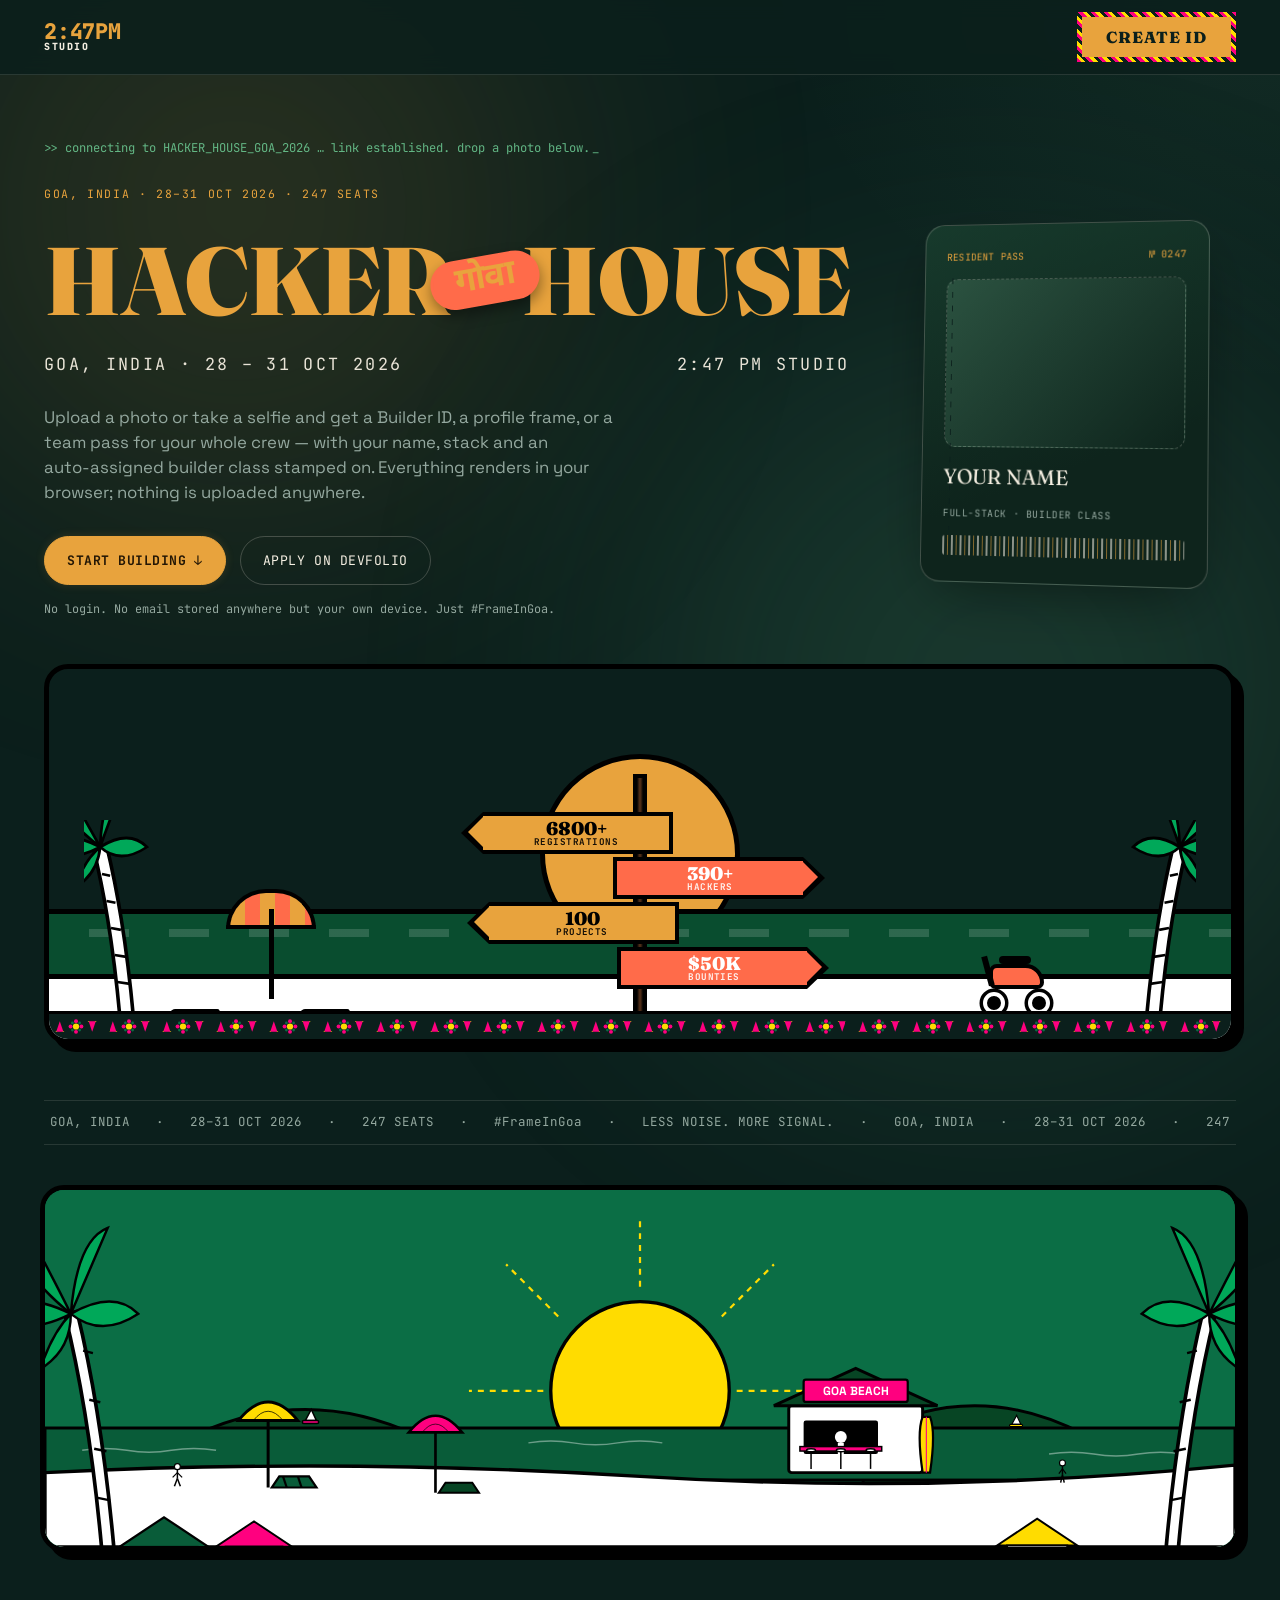
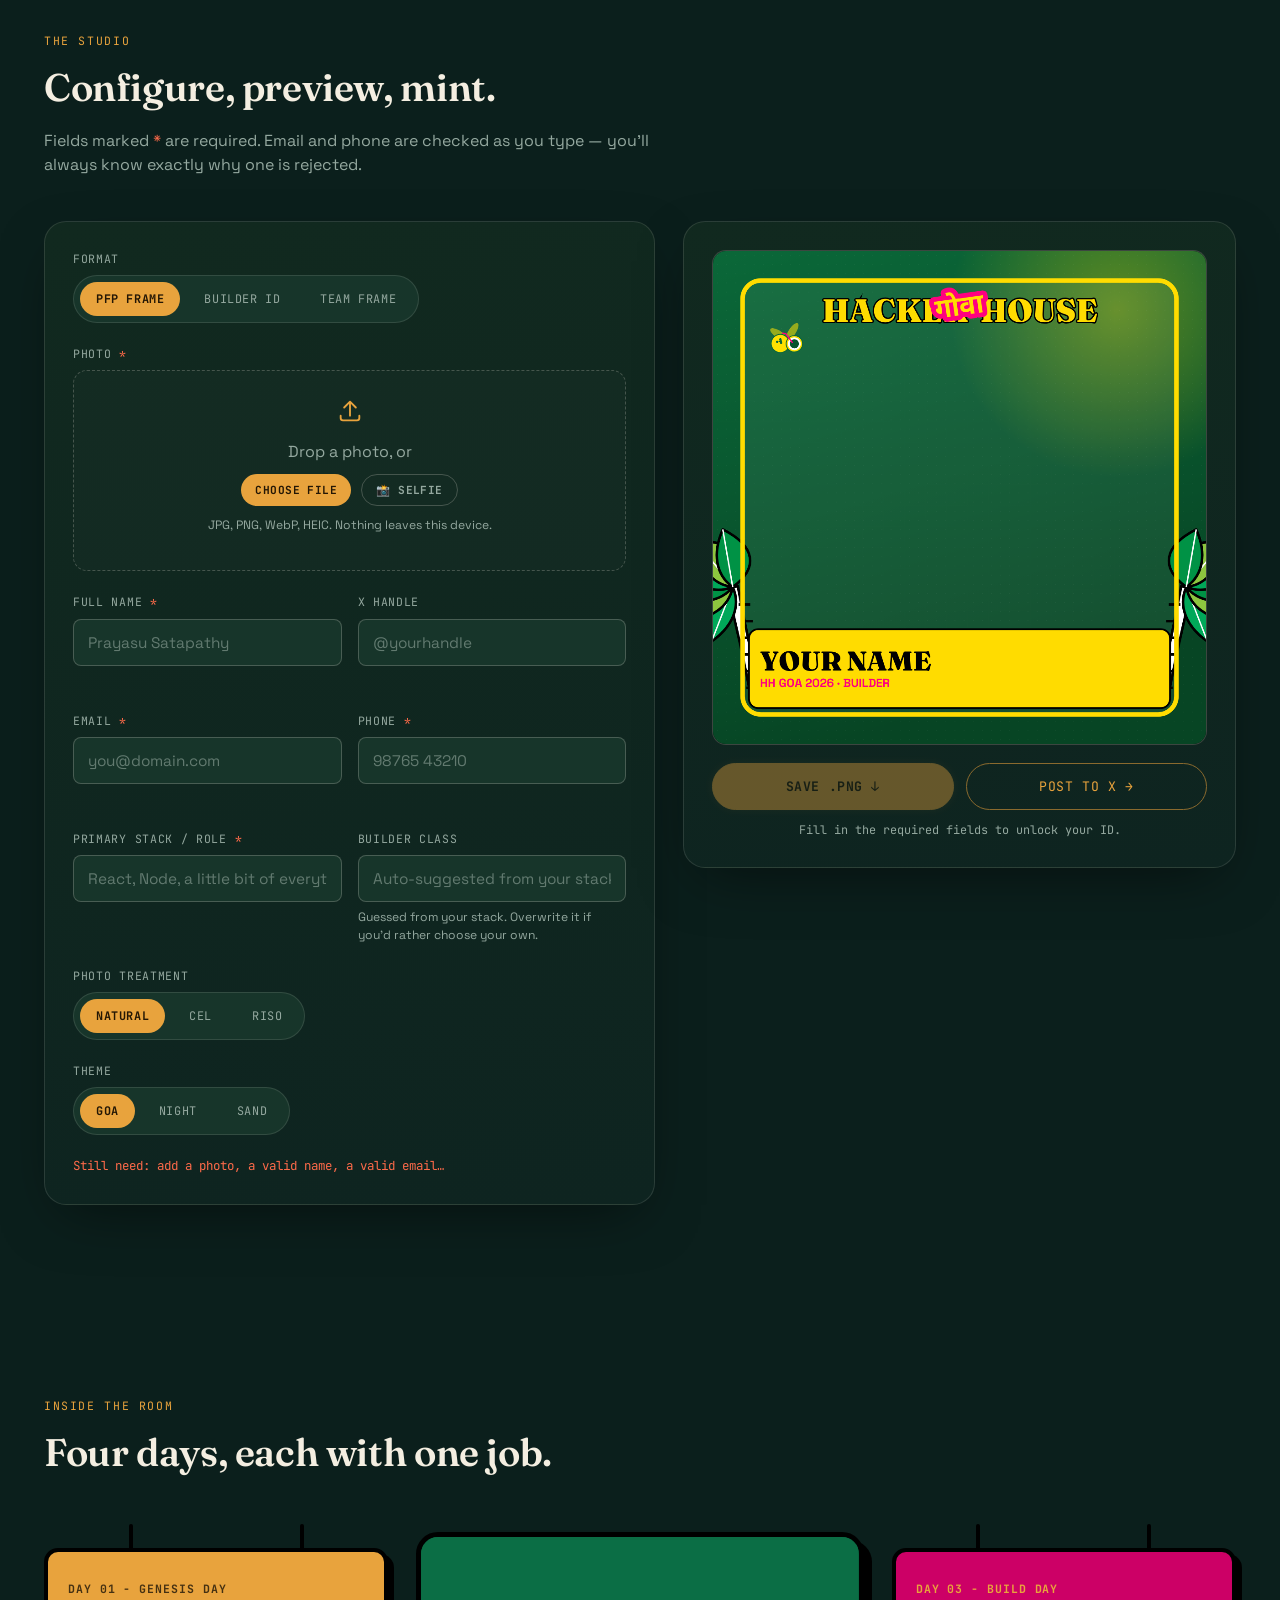
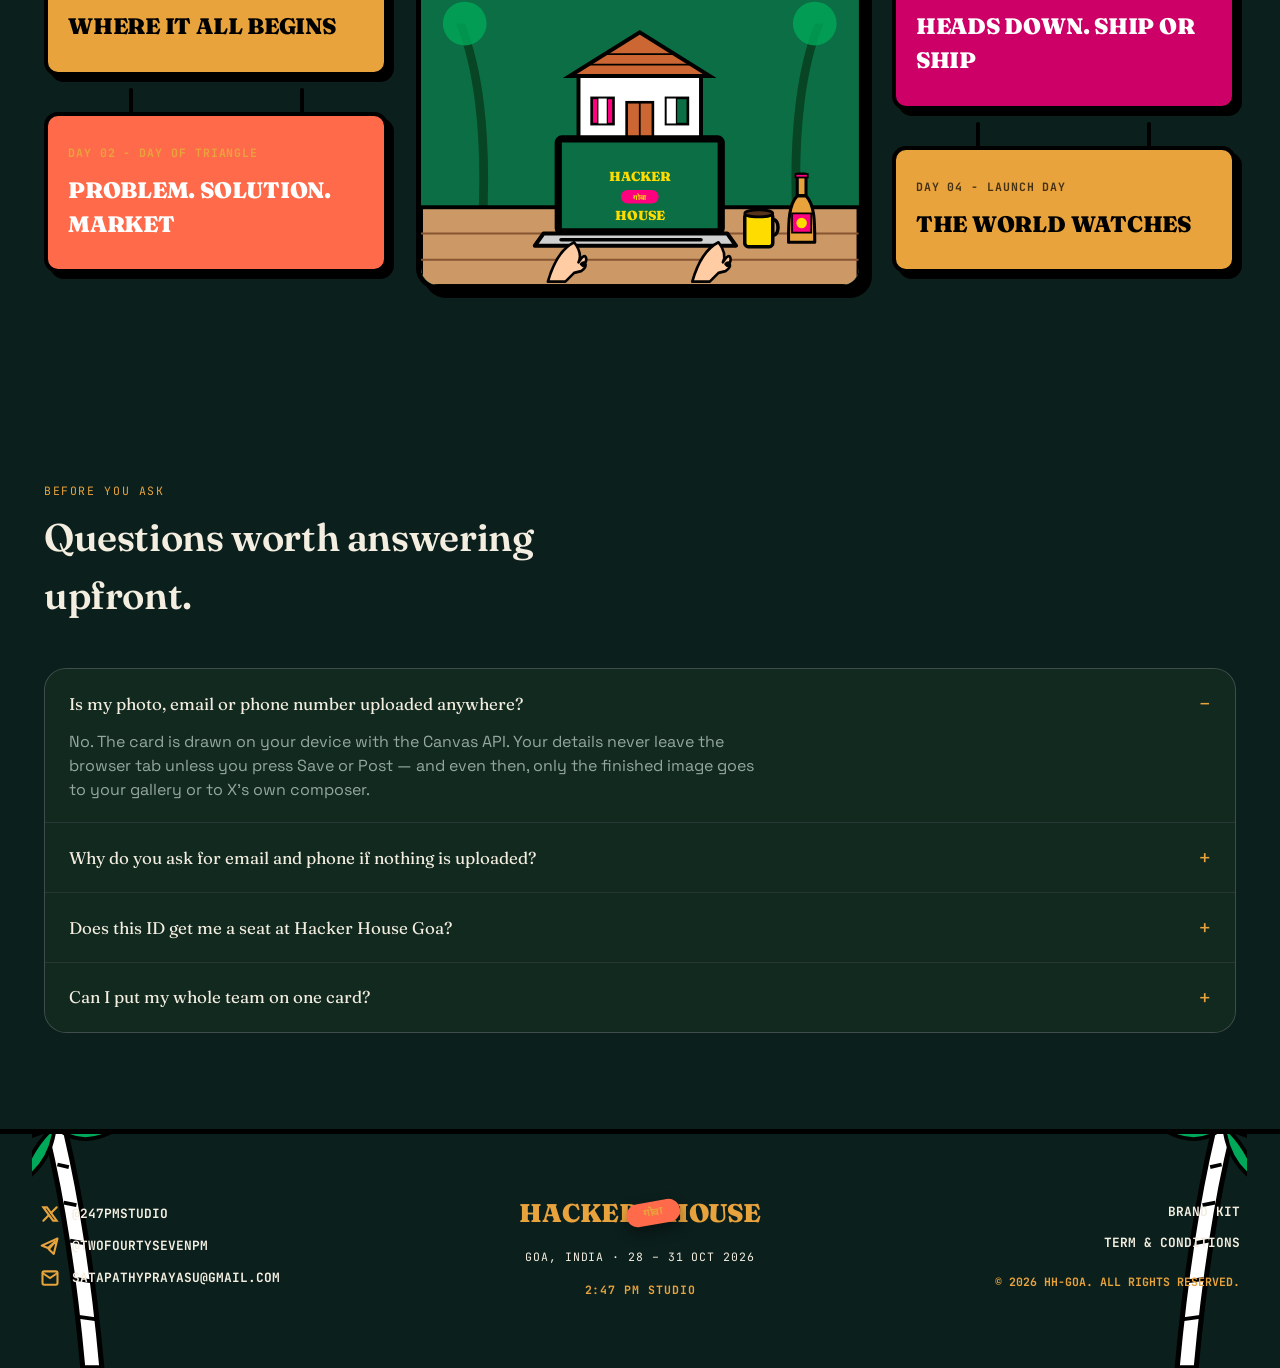
==== commit cceea2e7: "Auto-update: index.html (2026-08-12 19:32:10)" ====
--- a/index.html
+++ b/index.html
@@ -29,10 +29,7 @@
         <span class="brand-bottom">STUDIO</span>
       </div>
     </a>
-    <nav class="nav__links">
-      <a href="#top">CHECK HYPE</a>
-    </nav>
-    <a class="nav__apply" href="https://hacker-house-goa-2026.devfolio.co/" target="_blank" rel="noopener">APPLY</a>
+    <a class="nav__apply" href="#studio">CREATE ID</a>
   </div>
 </header>
 
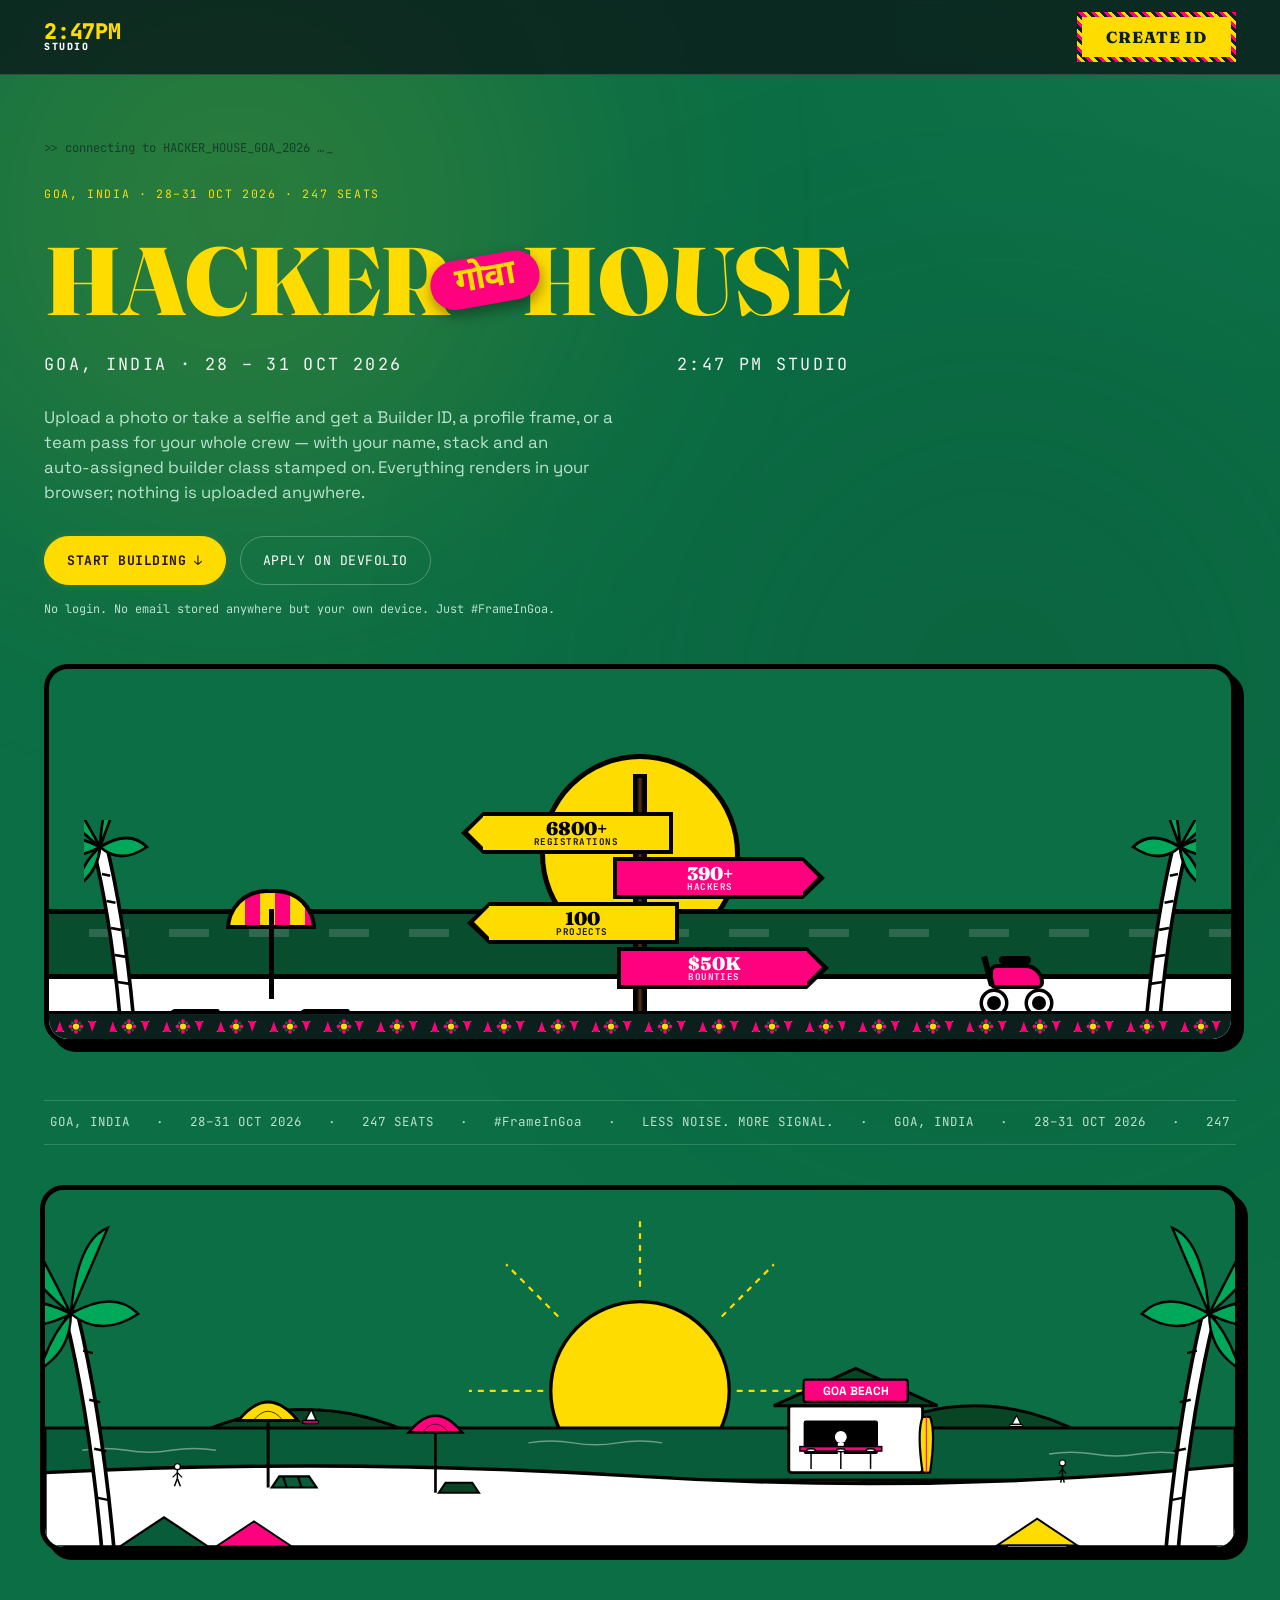
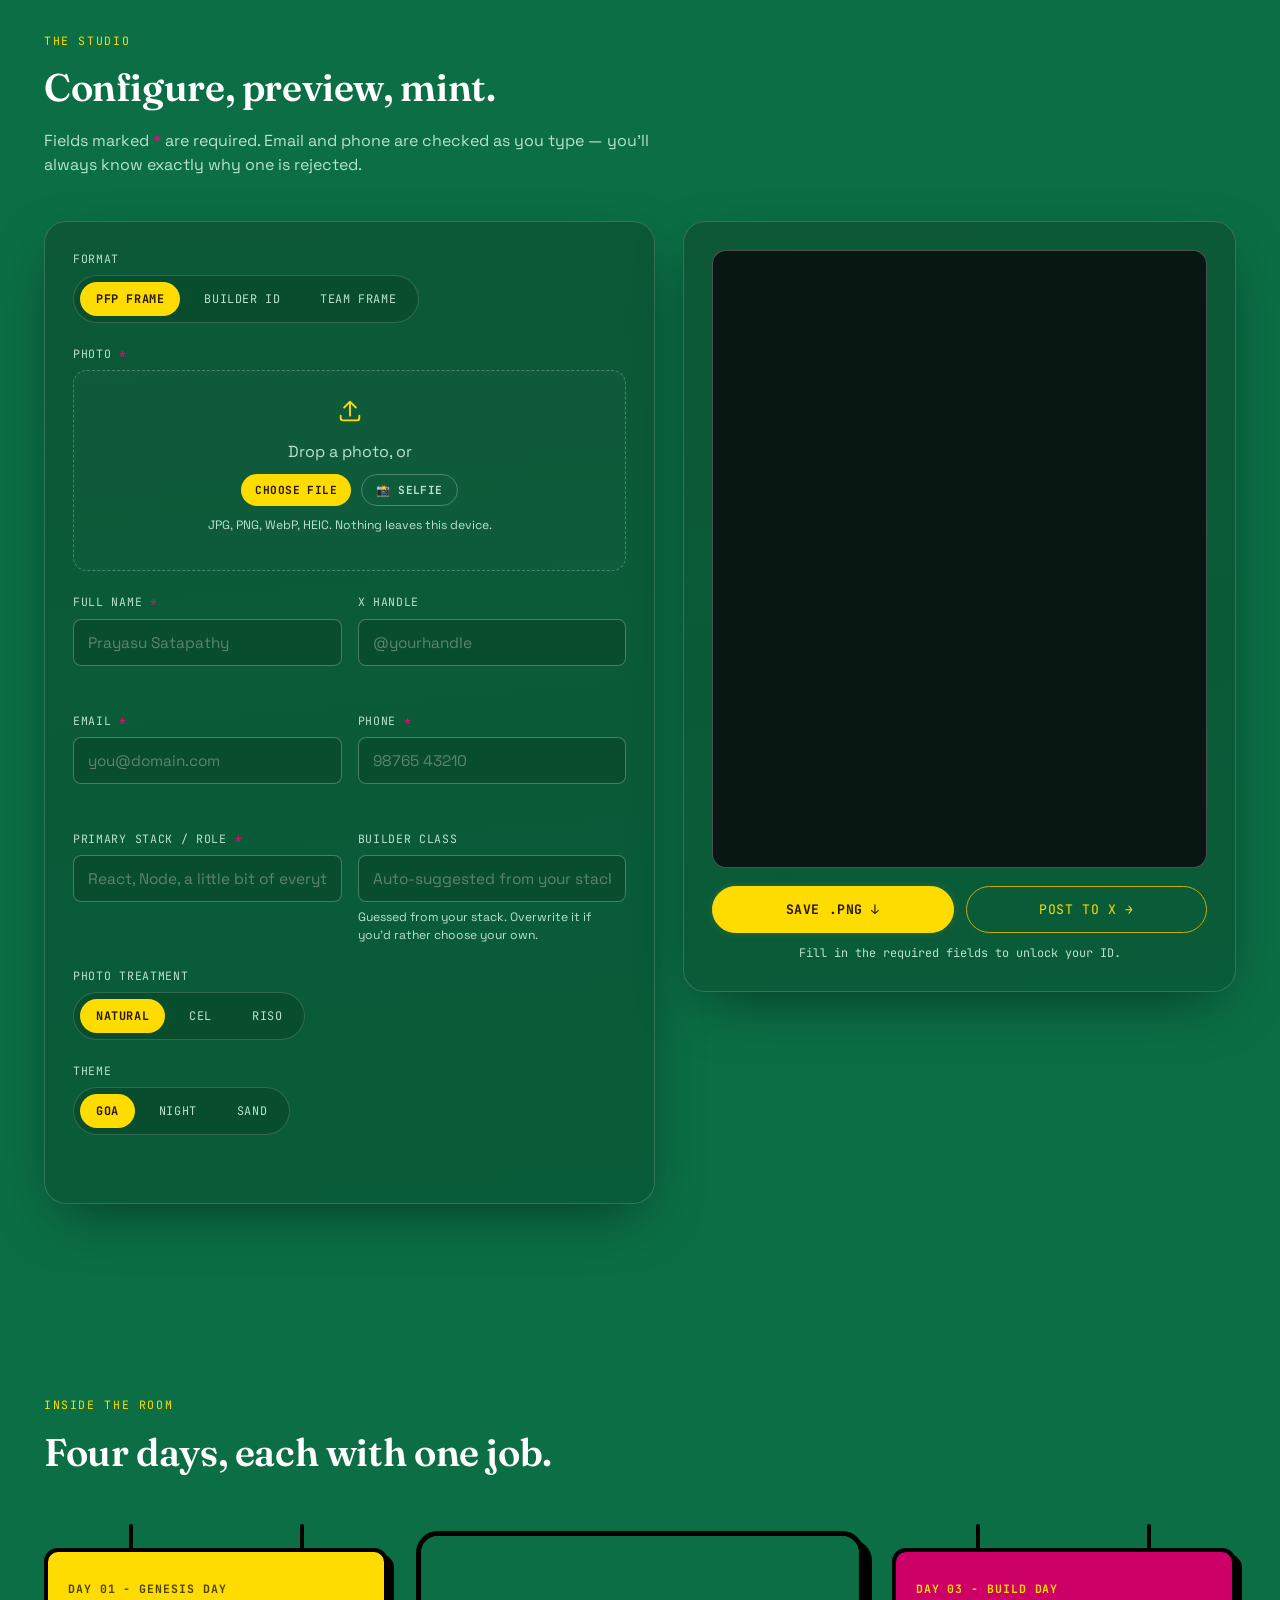
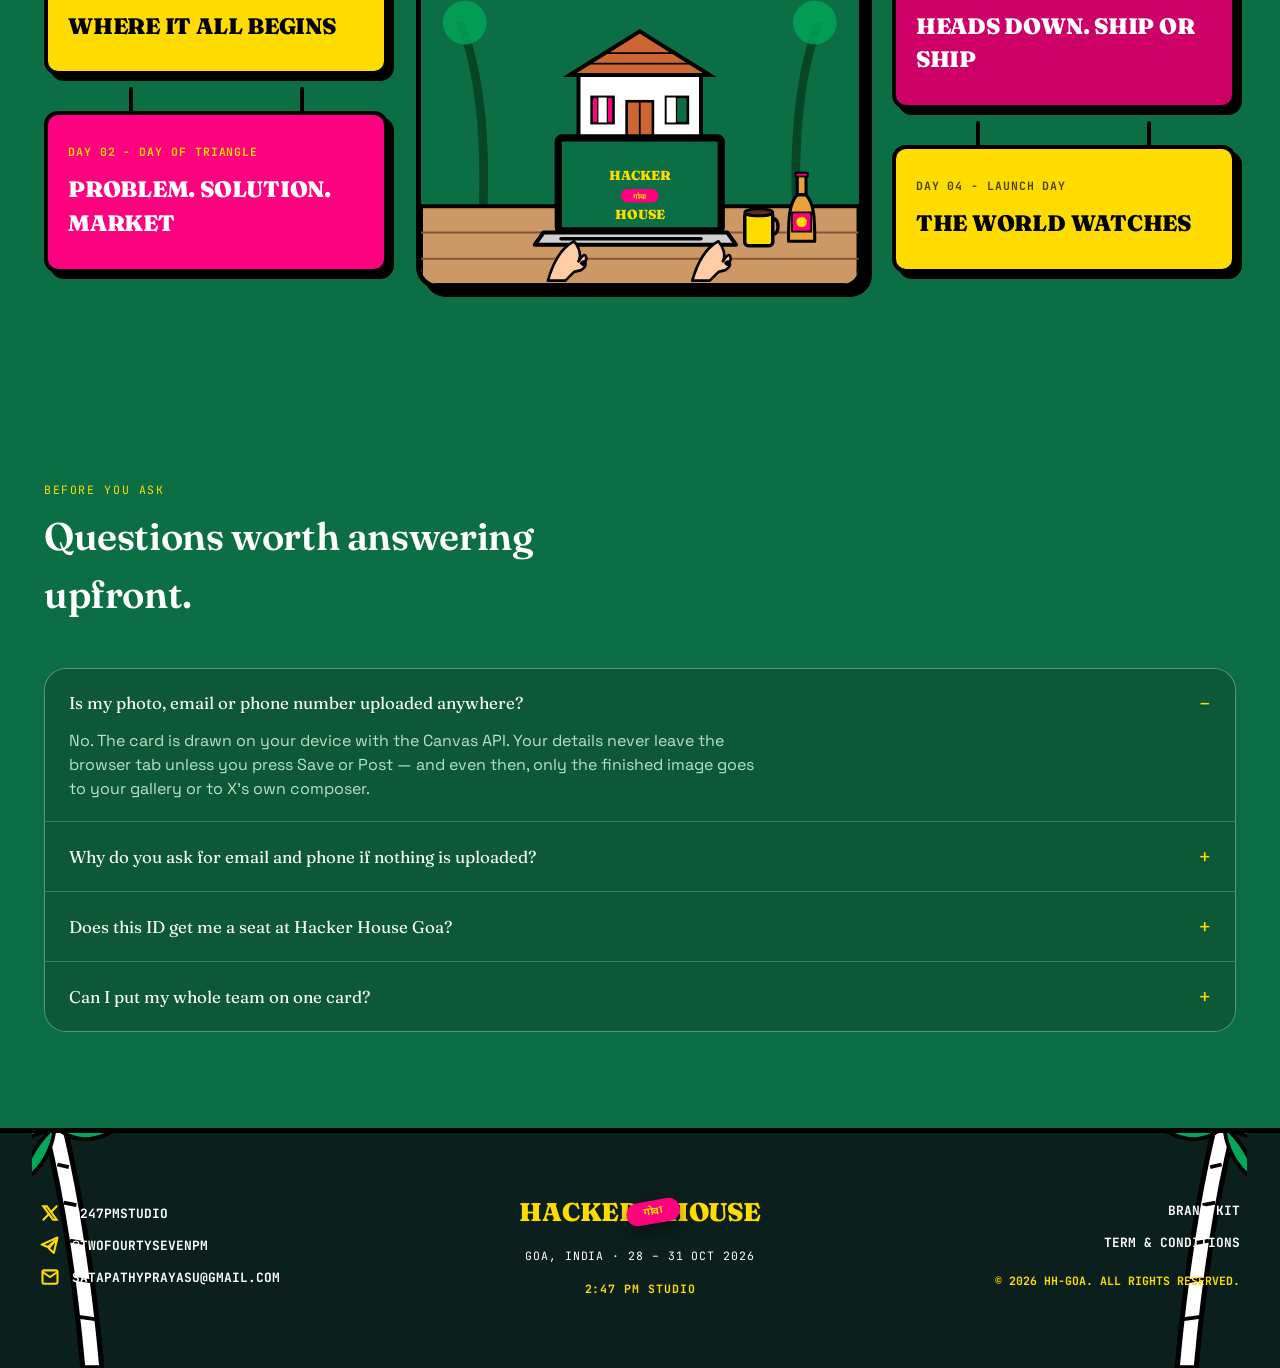
==== commit fb383caf: "Remove hero preview card from hero section" ====
--- a/index.html
+++ b/index.html
@@ -66,21 +66,7 @@
         <p class="hero__note">No login. No email stored anywhere but your own device. Just #FrameInGoa.</p>
       </div>
 
-      <div class="hero__preview" aria-hidden="true">
-        <div class="preview-card" id="heroPreviewCard">
-          <div class="preview-card__perf"></div>
-          <div class="preview-card__body">
-            <div class="preview-card__top">
-              <span class="mono">RESIDENT PASS</span>
-              <span class="mono">№ 0247</span>
-            </div>
-            <div class="preview-card__photo"></div>
-            <div class="preview-card__name">YOUR NAME</div>
-            <div class="preview-card__stack mono">FULL-STACK · BUILDER CLASS</div>
-            <div class="preview-card__bars"></div>
-          </div>
-        </div>
-      </div>
+
     </div>
 
     <!-- ============ BEACH STATS ILLUSTRATION ============ -->
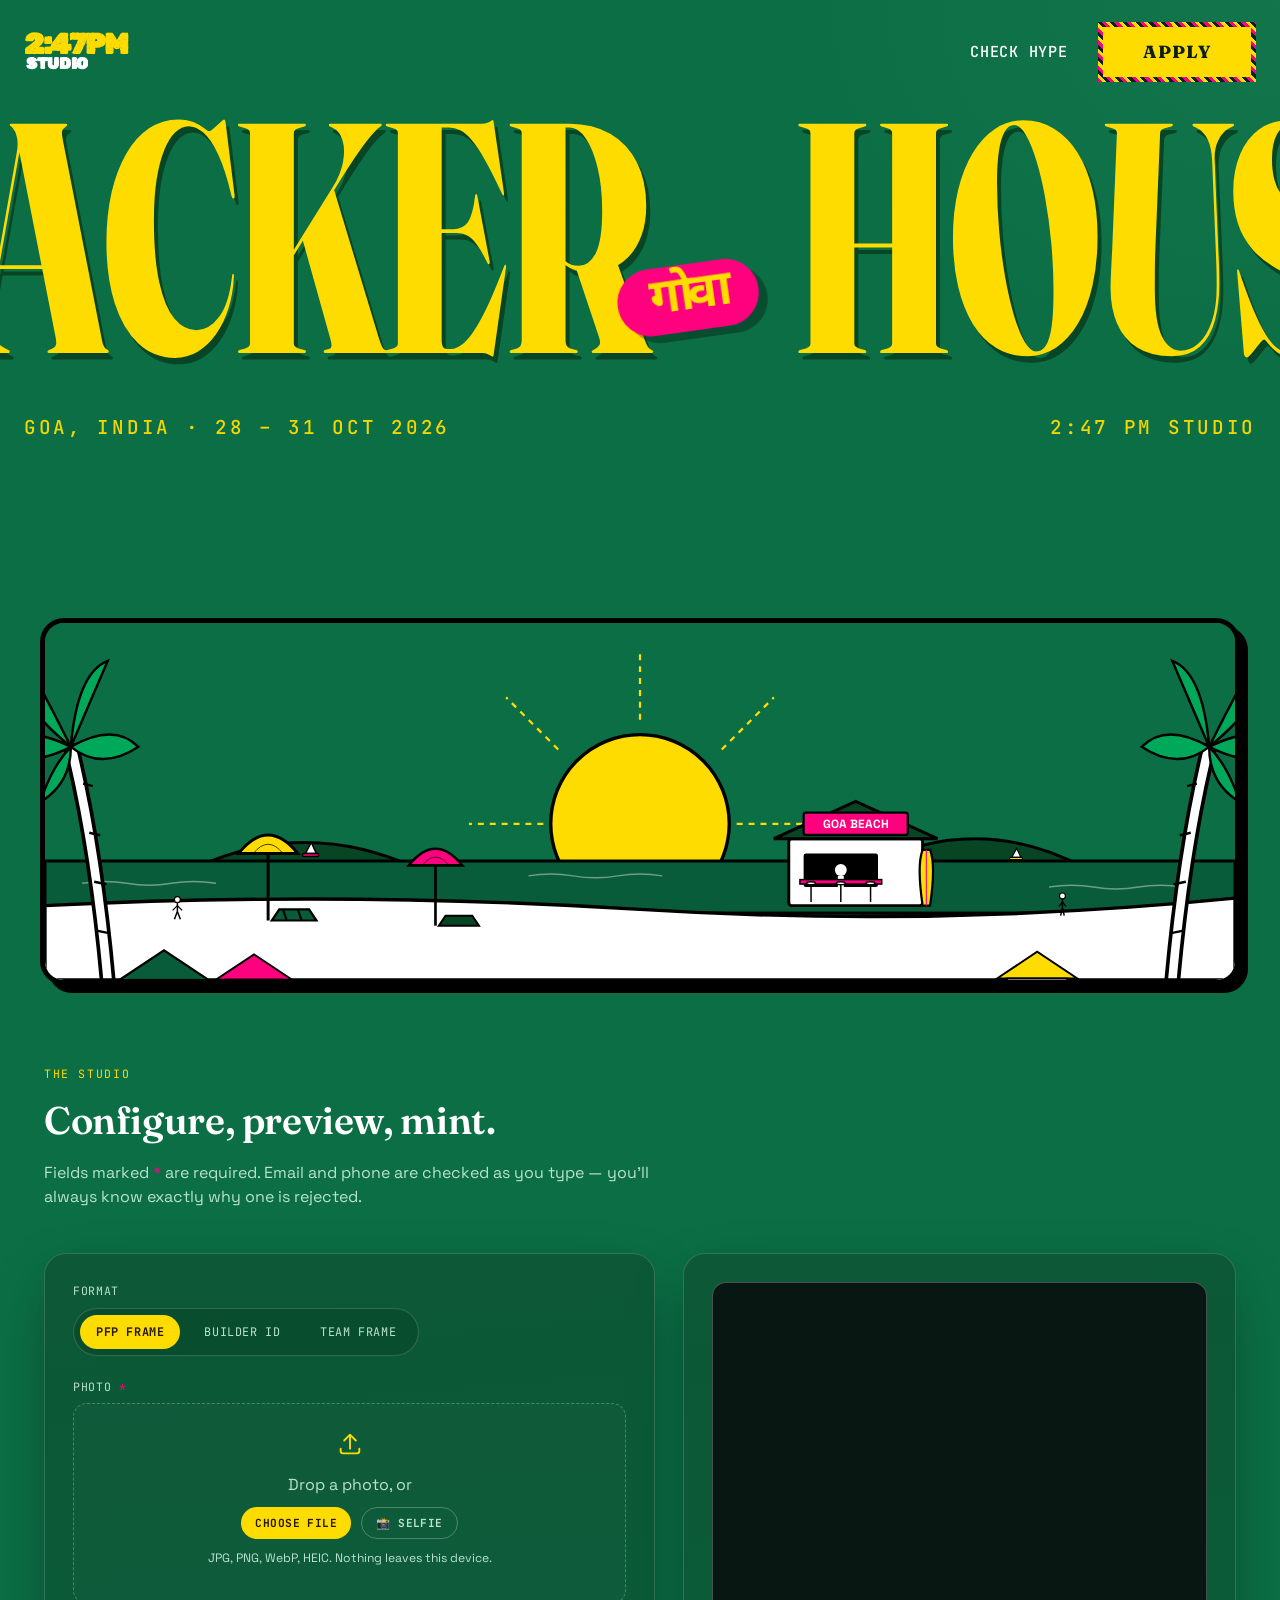
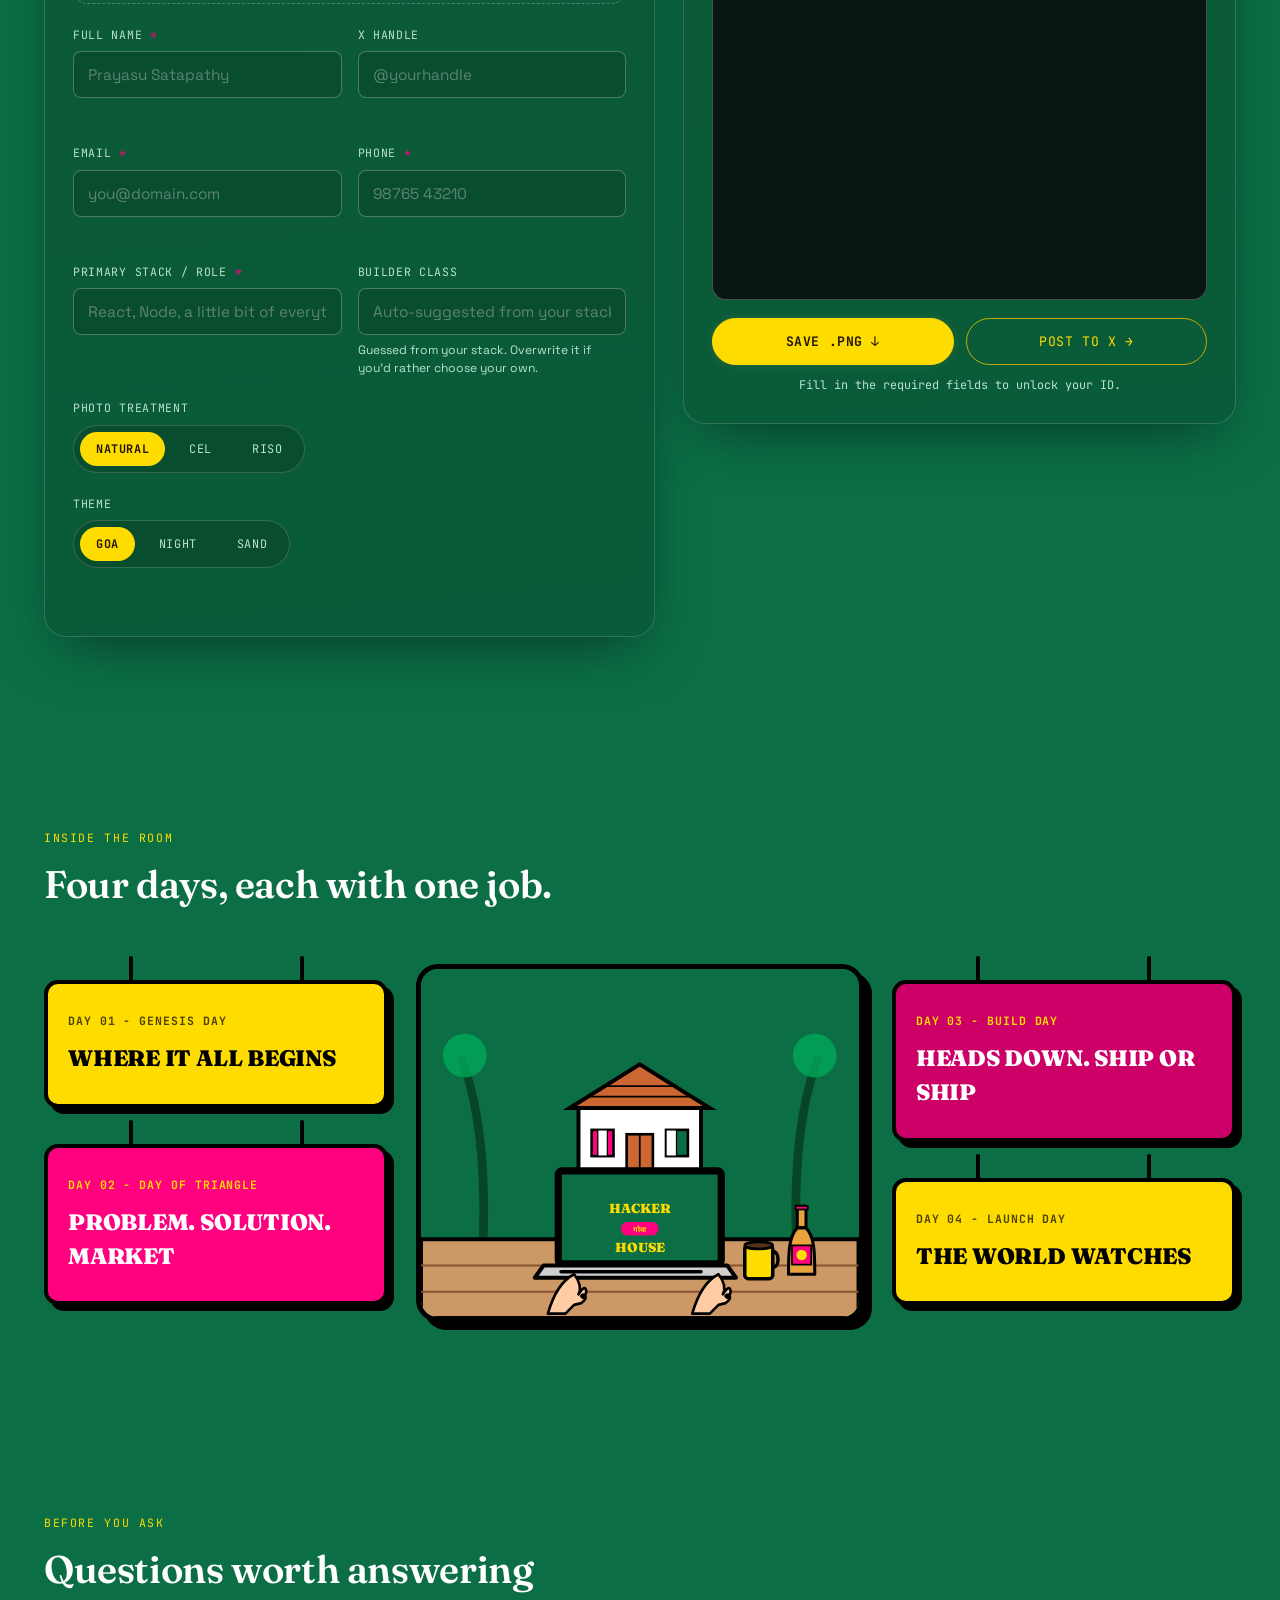
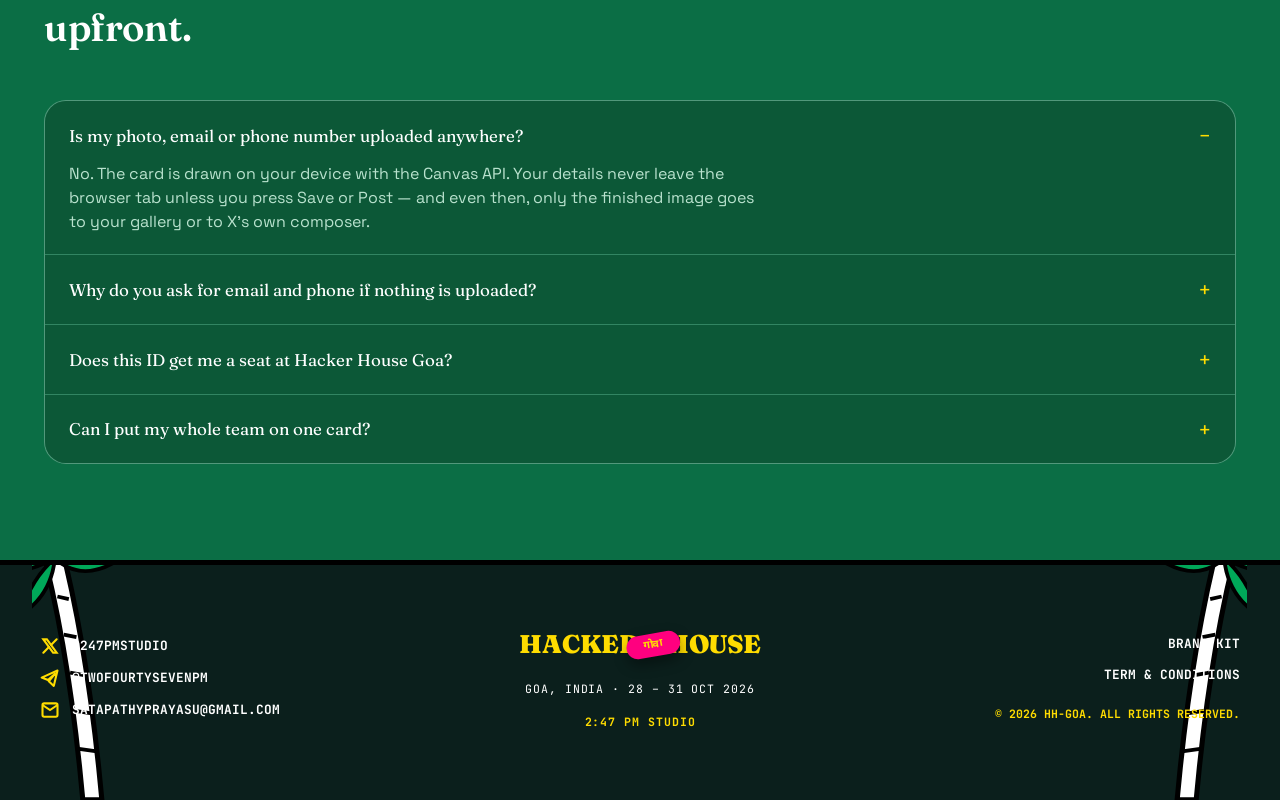
==== commit fdf586cf: "Redesign hero section based on image" ====
--- a/index.html
+++ b/index.html
@@ -10,124 +10,45 @@
 <!-- Fonts: Fraunces (display/serif — the warm, human side), Space Grotesk + JetBrains Mono (the terminal/hacker side), Noto Sans Devanagari (गोवा) -->
 <link rel="preconnect" href="https://fonts.googleapis.com">
 <link rel="preconnect" href="https://fonts.gstatic.com" crossorigin>
-<link href="https://fonts.googleapis.com/css2?family=Fraunces:ital,opsz,wght@0,9..144,300;0,9..144,500;0,9..144,600;0,9..144,700;1,9..144,500&family=Space+Grotesk:wght@400;500;600;700&family=JetBrains+Mono:wght@400;500;700&family=Noto+Sans+Devanagari:wght@600;700&display=swap" rel="stylesheet">
+<link href="https://fonts.googleapis.com/css2?family=Rubik+Dirt&family=Fraunces:ital,opsz,wght@0,9..144,300;0,9..144,500;0,9..144,600;0,9..144,700;1,9..144,500&family=Space+Grotesk:wght@400;500;600;700&family=JetBrains+Mono:wght@400;500;700&family=Noto+Sans+Devanagari:wght@600;700&display=swap" rel="stylesheet">
 
 <link rel="stylesheet" href="css/styles.css?v=247" />
 </head>
 <body>
 
-<!-- Ambient background mesh blobs -->
-<div class="blob blob-1" aria-hidden="true"></div>
-<div class="blob blob-2" aria-hidden="true"></div>
+<!-- Ambient background mesh blobs removed for solid green background -->
 
 <!-- ============ NAV ============ -->
-<header class="nav">
-  <div class="nav__inner">
+<header class="nav" style="background: transparent; border: none; backdrop-filter: none; padding-top: 10px;">
+  <div class="nav__inner" style="max-width: 1400px;">
     <a class="nav__brand" href="#top">
-      <div class="brand-logo-stacked">
-        <span class="brand-top">2:47PM</span>
-        <span class="brand-bottom">STUDIO</span>
+      <div class="brand-logo-stacked" style="color: var(--brass);">
+        <span class="brand-top" style="font-size: 1.8rem; font-family: 'Rubik Dirt', var(--font-display); line-height: 0.8; letter-spacing: -0.05em;">2:47PM</span>
+        <span class="brand-bottom" style="font-size: 1rem; font-family: 'Rubik Dirt', var(--font-display); letter-spacing: -0.02em; padding-left: 2px;">STUDIO</span>
       </div>
     </a>
-    <a class="nav__apply" href="#studio">CREATE ID</a>
+    <div style="display: flex; align-items: center; gap: 30px;">
+      <a href="#" style="font-family: var(--font-mono); color: var(--ink); text-transform: uppercase; font-size: 0.95rem; text-decoration: none; letter-spacing: 0.05em; font-weight: 500;">CHECK HYPE</a>
+      <a class="nav__apply" href="#studio" style="padding: 12px 40px; font-size: 1.1rem; color: #0b1f1c;">APPLY</a>
+    </div>
   </div>
 </header>
 
 <main id="top">
 
   <!-- ============ HERO ============ -->
-  <section class="hero" id="hero">
-    <div class="hero__boot" aria-hidden="true">
-      <span id="bootLine">&gt;&gt; connecting to HACKER_HOUSE_GOA_2026 …</span><span class="cursor">_</span>
-    </div>
-
-    <div class="hero__grid">
-      <div class="hero__copy">
-        <p class="eyebrow">GOA, INDIA · 28–31 OCT 2026 · 247 SEATS</p>
-        <div class="hero__brand-banner">
-          <h1 class="hero__title hero__title-official">
-            HACKER <span class="goa-sticker-wrap"><span class="goa-sticker">गोवा</span></span> HOUSE
-          </h1>
-          <p class="hero__brand-sub">
-            <span>GOA, INDIA &middot; 28 &ndash; 31 OCT 2026</span>
-            <span>2:47 PM STUDIO</span>
-          </p>
-        </div>
-        <p class="hero__sub">
-          Upload a photo or take a selfie and get a Builder ID, a profile frame, or a
-          team pass for your whole crew — with your name, stack and an auto‑assigned
-          builder class stamped on. Everything renders in your browser; nothing is
-          uploaded anywhere.
+  <section class="hero" id="hero" style="padding-top: 8vh; padding-bottom: 12vh; max-width: 1400px;">
+    <div class="hero__grid" style="display: block;">
+      <div class="hero__brand-banner" style="text-align: center;">
+        <h1 class="hero__title hero__title-official" style="font-size: clamp(4rem, 16vw, 14rem) !important; line-height: 0.9 !important; letter-spacing: -0.03em; margin-bottom: 30px; display: flex; align-items: center; justify-content: center; gap: 0;">
+          <span style="display: inline-block; transform: scaleY(1.6); transform-origin: bottom; text-shadow: 4px 4px 0 #074524;">HACKER</span>
+          <span class="goa-sticker-wrap" style="width: 0; margin: 0 0.5em 0 0.2em; z-index: 10;"><span class="goa-sticker" style="font-size: 0.24em; padding: 6px 30px; transform: translate(-50%, -40%) rotate(-8deg); box-shadow: 8px 8px 0px rgba(0,0,0,0.3);">गोवा</span></span>
+          <span style="display: inline-block; transform: scaleY(1.6); transform-origin: bottom; text-shadow: 4px 4px 0 #074524;">HOUSE</span>
+        </h1>
+        <p class="hero__brand-sub" style="font-size: clamp(0.85rem, 1.5vw, 1.2rem); margin-top: 15px; color: var(--brass); font-weight: 500;">
+          <span style="text-align: left;">GOA, INDIA &middot; 28 &ndash; 31 OCT 2026</span>
+          <span style="text-align: right;">2:47 PM STUDIO</span>
         </p>
-        <div class="hero__actions">
-          <a href="#studio" class="btn btn--primary">Start building <span aria-hidden="true">↓</span></a>
-          <a href="https://hacker-house-goa-2026.devfolio.co/" target="_blank" rel="noopener" class="btn btn--ghost">Apply on Devfolio</a>
-        </div>
-        <p class="hero__note">No login. No email stored anywhere but your own device. Just #FrameInGoa.</p>
-      </div>
-
-
-    </div>
-
-    <!-- ============ BEACH STATS ILLUSTRATION ============ -->
-    <div class="hero__beach-stats" aria-label="Hacker House Goa Beach and Stats Signpost">
-      <div class="beach-sun"></div>
-      <div class="beach-sea">
-        <div class="sea-wave"></div>
-      </div>
-      <div class="beach-sand">
-        <!-- Striped Beach Umbrella -->
-        <div class="beach-umbrella">
-          <div class="umbrella-canopy"></div>
-          <div class="umbrella-pole"></div>
-        </div>
-        
-        <!-- Lounger Chairs -->
-        <div class="beach-chair chair-1"></div>
-        <div class="beach-chair chair-2"></div>
-        
-        <!-- Central Stats Signpost -->
-        <div class="beach-signpost">
-          <div class="signpost-pole"></div>
-          <div class="signpost-arrow arrow-1 yellow-arrow">
-            <span class="val">6800+</span>
-            <span class="lbl">Registrations</span>
-          </div>
-          <div class="signpost-arrow arrow-2 pink-arrow">
-            <span class="val">390+</span>
-            <span class="lbl">Hackers</span>
-          </div>
-          <div class="signpost-arrow arrow-3 yellow-arrow">
-            <span class="val">100</span>
-            <span class="lbl">Projects</span>
-          </div>
-          <div class="signpost-arrow arrow-4 pink-arrow">
-            <span class="val">$50K</span>
-            <span class="lbl">Bounties</span>
-          </div>
-        </div>
-
-        <!-- Retro Scooter -->
-        <div class="beach-scooter">
-          <div class="scooter-body"></div>
-          <div class="scooter-seat"></div>
-          <div class="scooter-wheel wheel-1"></div>
-          <div class="scooter-wheel wheel-2"></div>
-        </div>
-
-        <!-- Decorative Palm Trees -->
-        <div class="beach-palm palm-left"></div>
-        <div class="beach-palm palm-right"></div>
-
-        <!-- Bottom ornamental divider -->
-        <div class="beach-stats__ornament"></div>
-      </div>
-    </div>
-
-    <div class="marquee" aria-hidden="true">
-      <div class="marquee__track">
-        <span>GOA, INDIA</span><span>·</span><span>28–31 OCT 2026</span><span>·</span><span>247 SEATS</span><span>·</span><span>#FrameInGoa</span><span>·</span><span>LESS NOISE. MORE SIGNAL.</span><span>·</span>
-        <span>GOA, INDIA</span><span>·</span><span>28–31 OCT 2026</span><span>·</span><span>247 SEATS</span><span>·</span><span>#FrameInGoa</span><span>·</span><span>LESS NOISE. MORE SIGNAL.</span><span>·</span>
       </div>
     </div>
   </section>
